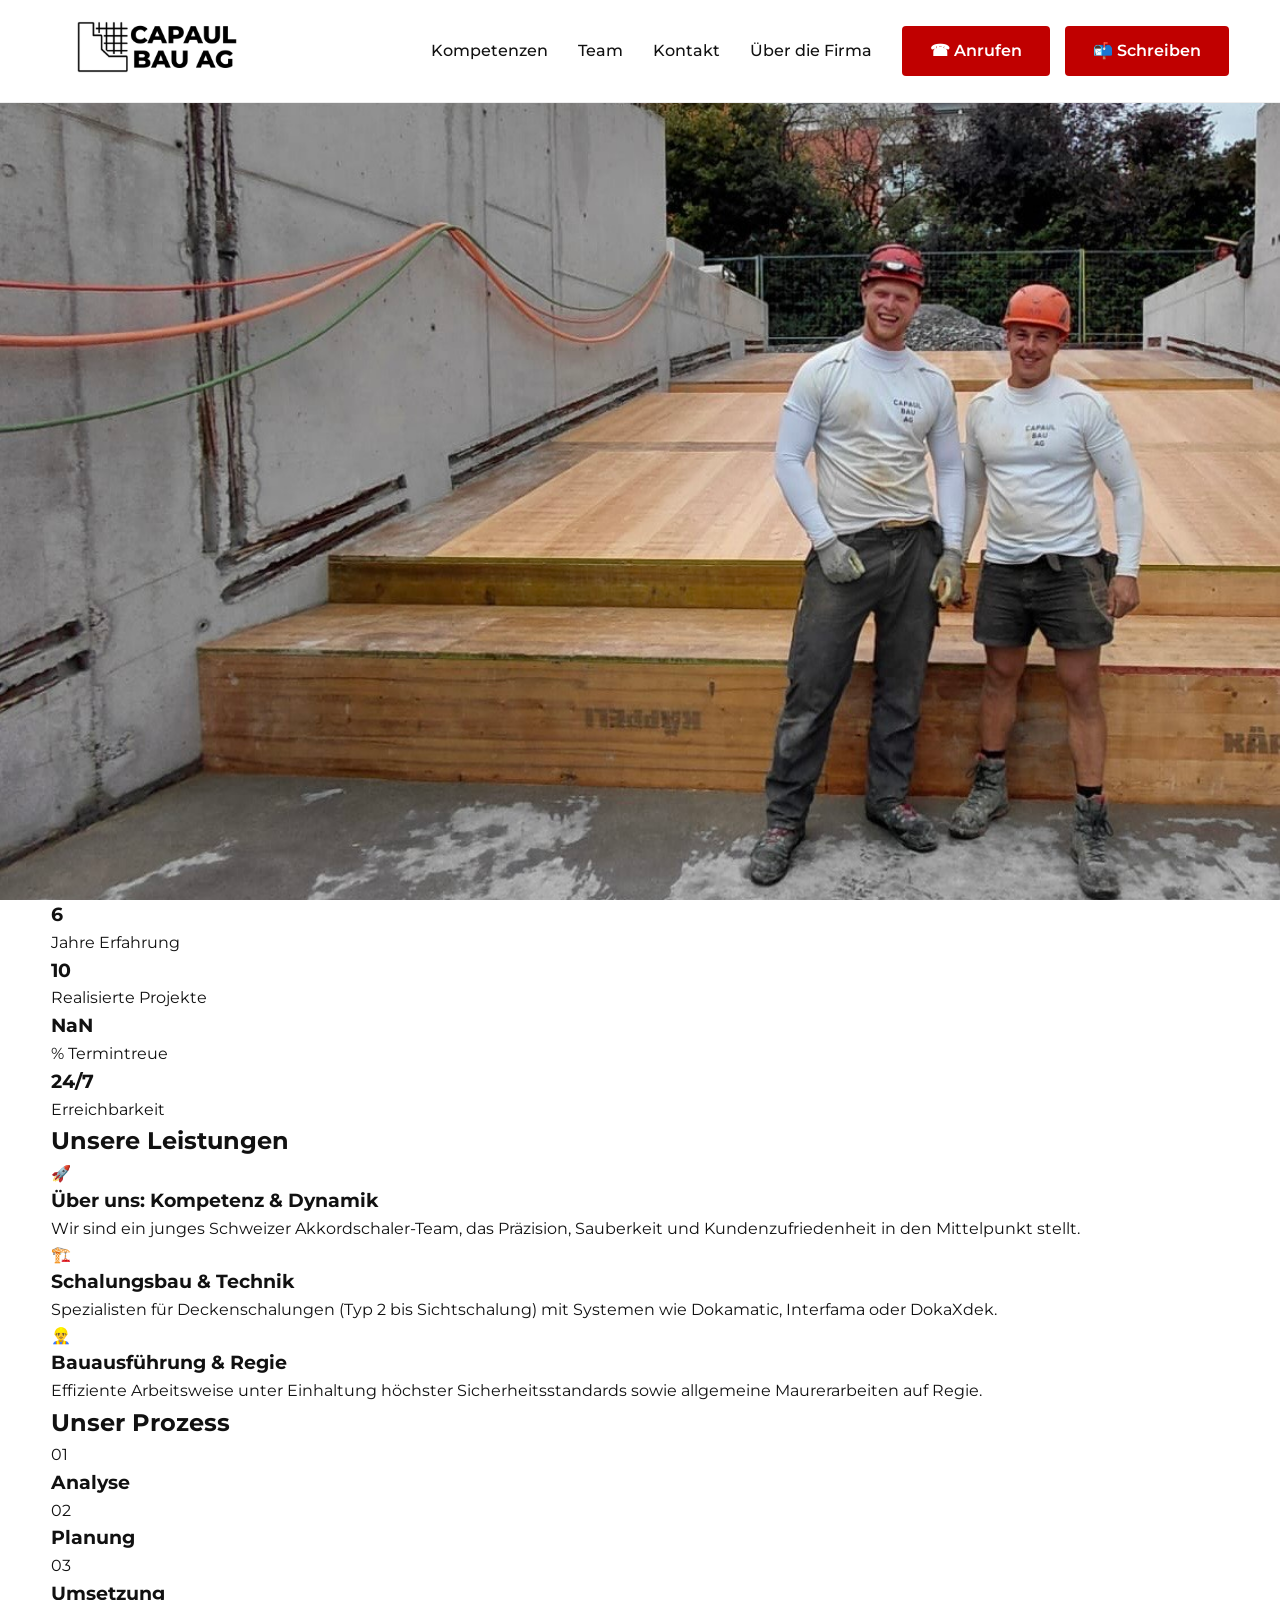
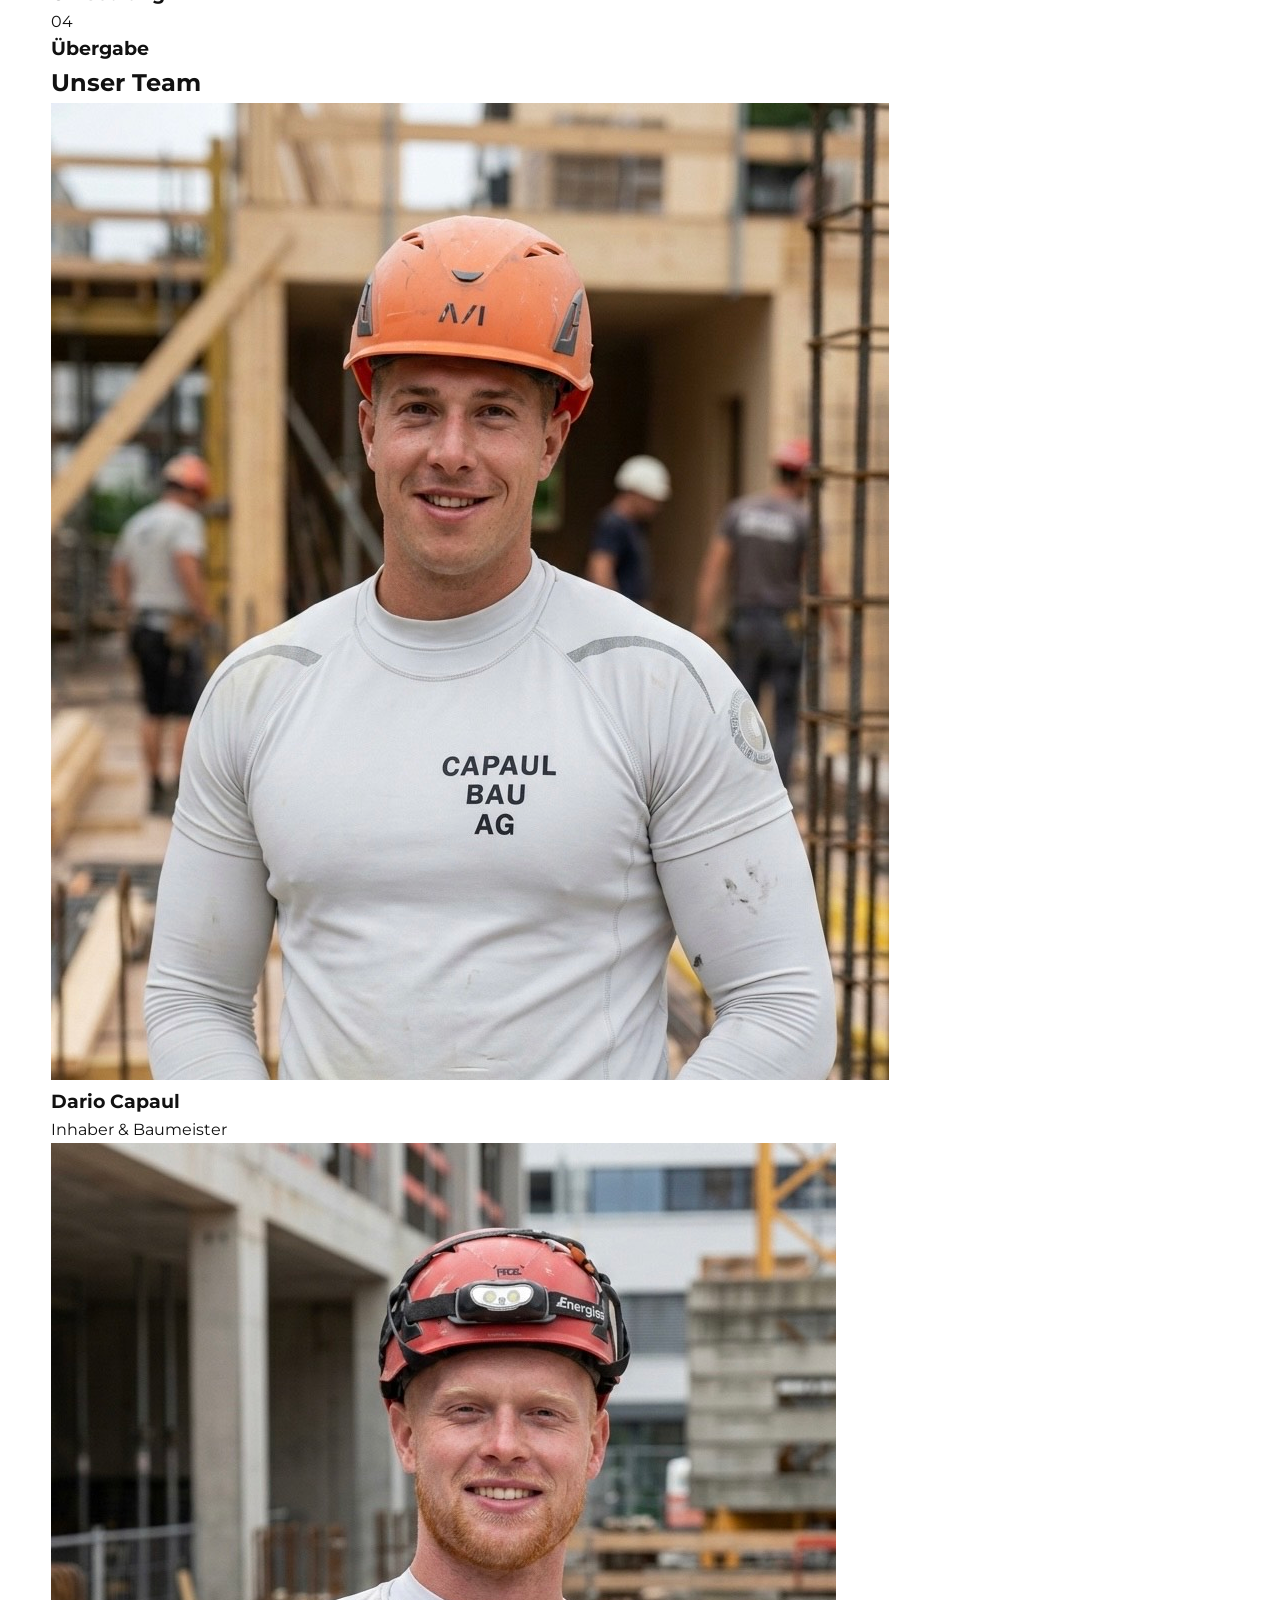
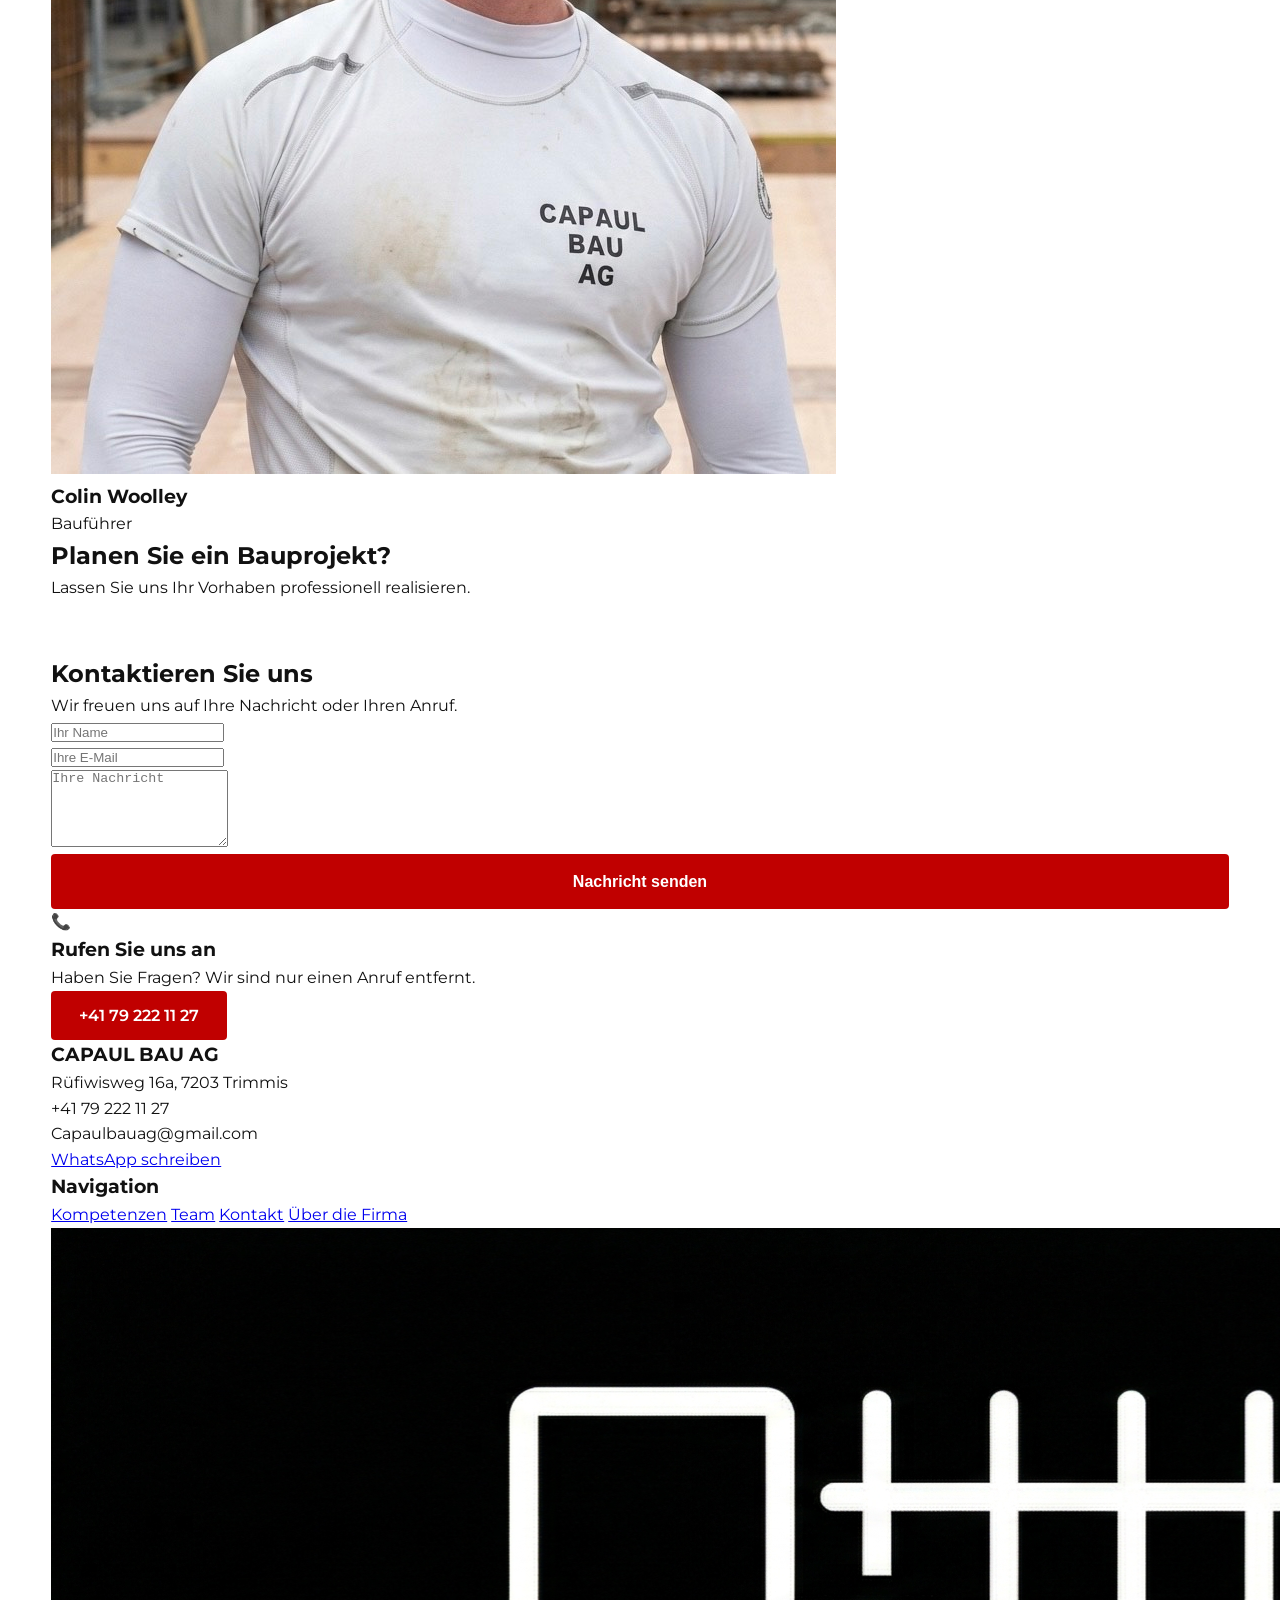
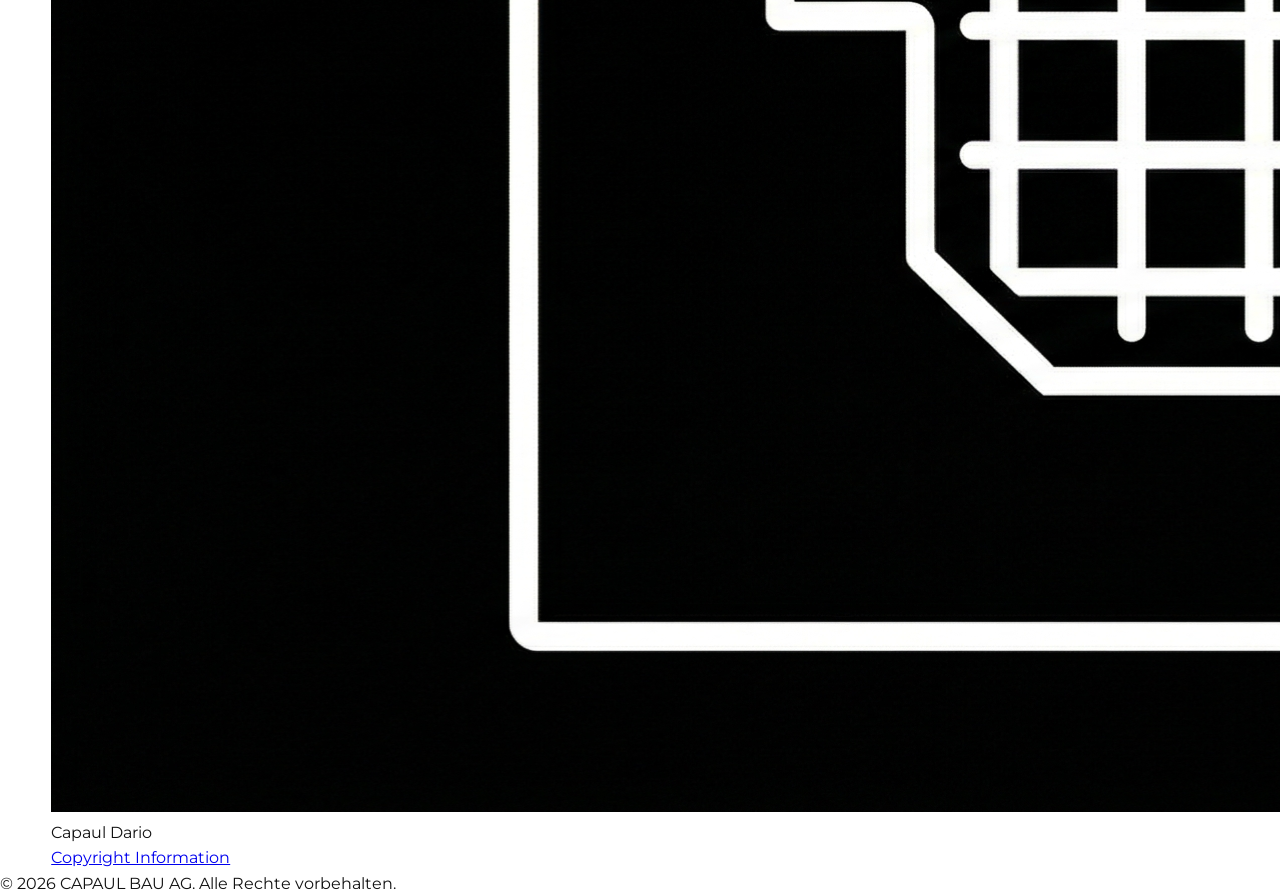
==== index.html @ 1efbffcf "проценти поправила" ====
<!DOCTYPE html>
<html lang="de">
<head>
    <link rel="icon" type="image/png" href="images/favicon1.png">
    <meta charset="UTF-8">
    <title>CAPAUL BAU AG</title>
    <meta name="viewport" content="width=device-width, initial-scale=1.0">
    <link href="https://fonts.googleapis.com/css2?family=Montserrat:wght@400;500;600;700&display=swap" rel="stylesheet">
    <link rel="stylesheet" href="./css/style.css">
</head>
<body>

<header class="header">
    <div class="container header-container">
        <div class="logo">
            <img src="images/logo1.png" alt="CAPAUL BAU AG Logo">
        </div>

        <nav class="nav">
            <a href="#services">Kompetenzen</a>
            <a href="#team">Team</a>
            <a href="#contact">Kontakt</a>
            <a href="#">Über die Firma</a>
        </nav>

        <div class="header-actions">
            <a href="tel:+41792221127" class="btn btn-primary">☎ Anrufen</a>
            <a href="#contact" class="btn btn-primary">📬 Schreiben</a>
        </div>
    </div>
</header>
    
<section class="hero-slider">
    <div class="slider-wrapper">
        <img src="images/galery-1.jpeg" alt="Projekt 1" class="slide active">
        <img src="images/galery-2.jpeg" alt="Projekt 2" class="slide">
        <img src="images/galery-3.jpeg" alt="Projekt 3" class="slide">
        <div class="slider-overlay"></div>
    </div>

    <div class="container">
        <div class="hero-content">
            <h1 class="reveal active">Decken nach Mass.<br>Qualität us Graubünden.</h1>
            <p class="reveal active">
                Wir realisieren anspruchsvolle Bauprojekte in Graubünden
                mit höchster Präzision, Effizienz und absoluter Termintreue.
            </p>
            <div class="hero-buttons reveal active">
                <a href="#contact" class="btn btn-primary btn-large">Projekt besprechen</a>
                <a href="#services" class="btn btn-outline-light btn-large">Referenzen ansehen</a>
            </div>
        </div>
    </div>
</section>

<section class="trust">
    <div class="container trust-grid">
        <div><h3 class="counter" data-target="9">0</h3><p>Jahre Erfahrung</p></div>
        <div><h3 class="counter" data-target="16">0</h3><p>Realisierte Projekte</p></div>
        <div><h3 class="counter" data-target="98,87">0</h3><p>% Termintreue</p></div>
        <div><h3>24/7</h3><p>Erreichbarkeit</p></div>
    </div>
</section>

<section id="services" class="section" style="counter-reset: services;">
    <div class="container">
        <div class="section-head reveal">
            <h2>Unsere Leistungen</h2>
        </div>

        <div class="grid-3">
            <div class="service-card reveal">
                <span class="service-icon">🚀</span>
                <h3>Über uns: Kompetenz & Dynamik</h3>
                <p>Wir sind ein junges Schweizer Akkordschaler-Team, das Präzision, Sauberkeit und Kundenzufriedenheit in den Mittelpunkt stellt.</p>
            </div>

            <div class="service-card reveal">
                <span class="service-icon">🏗️</span>
                <h3>Schalungsbau & Technik</h3>
                <p>Spezialisten für Deckenschalungen (Typ 2 bis Sichtschalung) mit Systemen wie Dokamatic, Interfama oder DokaXdek.</p>
            </div>

            <div class="service-card reveal">
                <span class="service-icon">👷‍♂️</span>
                <h3>Bauausführung & Regie</h3>
                <p>Effiziente Arbeitsweise unter Einhaltung höchster Sicherheitsstandards sowie allgemeine Maurerarbeiten auf Regie.</p>
            </div>
        </div>
    </div>
</section>

<section class="section">
    <div class="container">
        <div class="section-head">
            <h2>Unser Prozess</h2>
        </div>

        <div class="process">
            <div class="step reveal"><span>01</span><h3>Analyse</h3></div>
            <div class="step reveal"><span>02</span><h3>Planung</h3></div>
            <div class="step reveal"><span>03</span><h3>Umsetzung</h3></div>
            <div class="step reveal"><span>04</span><h3>Übergabe</h3></div>
        </div>
    </div>
</section>

<section id="team" class="section">
    <div class="container">
        <div class="section-head">
            <h2>Unser Team</h2>
        </div>
        <div class="team-grid">
            <div class="team-card reveal">
                <div class="team-img">
                    <img src="images/dario.jpeg" alt="Dario Capaul">
                </div>
                <h3>Dario Capaul</h3>
                <p>Inhaber & Baumeister</p>
            </div>

            <div class="team-card reveal">
                <div class="team-img">
                    <img src="images/colin.jpeg" alt="Colin Woolley">
                </div>
                <h3>Colin Woolley</h3>
                <p>Bauführer</p>
            </div>
        </div>
    </div>
</section>

<section class="cta">
    <div class="container">
        <h2>Planen Sie ein Bauprojekt?</h2>
        <p>Lassen Sie uns Ihr Vorhaben professionell realisieren.</p>
        <a href="#contact" class="btn btn-outline-light btn-large">Jetzt unverbindlich anfragen</a>
    </div>
</section>

<section id="contact" class="section contact-section">
    <div class="container">
        <div class="section-head reveal">
            <h2>Kontaktieren Sie uns</h2>
            <p>Wir freuen uns auf Ihre Nachricht oder Ihren Anruf.</p>
        </div>
        
        <div class="contact-grid">
            <div class="contact-form-container reveal">
                <form id="contactForm" class="contact-form">
                    <div class="form-group">
                        <input type="text" name="name" placeholder="Ihr Name" required>
                    </div>
                    <div class="form-group">
                        <input type="email" name="email" placeholder="Ihre E-Mail" required>
                    </div>
                    <div class="form-group">
                        <textarea name="message" rows="5" placeholder="Ihre Nachricht" required></textarea>
                    </div>
                    <button type="submit" class="btn btn-primary btn-full">Nachricht senden</button>
                </form>
            </div>

            <div class="contact-info reveal">
                <div class="info-card">
                    <span class="info-icon">📞</span>
                    <h3>Rufen Sie uns an</h3>
                    <p>Haben Sie Fragen? Wir sind nur einen Anruf entfernt.</p>
                    <a href="tel:+41792221127" class="btn btn-primary btn-call">+41 79 222 11 27</a>
                </div>
            </div>
        </div>
    </div>
</section>

<footer class="footer">
    <div class="container footer-container">
        <div class="footer-column">
            <h3>CAPAUL BAU AG</h3>
            <p>Rüfiwisweg 16a, 7203 Trimmis</p>
            <p>+41 79 222 11 27</p>
            <p>Capaulbauag@gmail.com</p>
            <a href="https://wa.me/41792221127" target="_blank" class="btn-whatsapp-modern">
                WhatsApp schreiben
            </a>
        </div>

        <div class="footer-column">
            <h3>Navigation</h3>
            <a href="#services">Kompetenzen</a>
            <a href="#team">Team</a>
            <a href="#contact">Kontakt</a>
            <a href="#">Über die Firma</a>
        </div>

        <div class="footer-column">
            <img src="images/logo-footer.png" alt="Logo" class="footer-logo">
            <p>Capaul Dario</p>
            <a href="#">Copyright Information</a>
        </div>
    </div>

    <div class="footer-bottom">
        © 2026 CAPAUL BAU AG. Alle Rechte vorbehalten.
    </div>
</footer>

<script src="./js/script.js"></script>
</body>
</html>
---- css/style.css ----
/* --- 1. БАЗОВІ НАЛАШТУВАННЯ ТА ЗМІННІ --- */
* {
    margin: 0;
    padding: 0;
    box-sizing: border-box;
}

:root {
    --primary: #c00000;
    --dark: #111;
    --light: #fff;
    --gray: #f4f4f4;
    --transition: 0.3s ease;
}

html {
    scroll-behavior: smooth; /* Плавний скрол по всьому сайту */
}

body {
    font-family: 'Montserrat', sans-serif;
    color: var(--dark);
    line-height: 1.6;
    background-color: #fff;
    display: block; 
}

.container {
    width: 92%;
    max-width: 1300px;
    margin: 0 auto;
}

/* --- 2. HEADER ТА НАВІГАЦІЯ --- */
.header {
    position: fixed;
    top: 0;
    width: 100%;
    background: #fff;
    border-bottom: 1px solid #eee;
    z-index: 1000;
}

.header-container {
    display: flex;
    align-items: center;
    justify-content: space-between;
    padding: 12px 0;
}

.logo img { height: 70px; }

.nav { display: flex; gap: 30px; margin-left: auto; }
.nav a { 
    text-decoration: none; 
    color: var(--dark); 
    font-weight: 500; 
    transition: var(--transition);
}
.nav a:hover { color: var(--primary); }

.header-actions { display: flex; gap: 15px; margin-left: 30px; }

/* --- 3. КНОПКИ (УНІВЕРСАЛЬНІ) --- */
.btn {
    display: inline-flex;
    align-items: center;
    justify-content: center;
    padding: 12px 28px;
    border-radius: 4px;
    font-weight: 600;
    text-decoration: none;
    transition: var(--transition);
    cursor: pointer;
    border: none;
}

.btn-primary { background: var(--primary); color: #fff; }
.btn-primary:hover { background: #900000; transform: translateY(-2px); }

.btn-outline-light { border: 2px solid #fff; color: #fff; background: transparent; }
.btn-outline-light:hover { background: #fff; color: #000; }

.btn-full { width: 100%; height: 55px; font-size: 16px; }

/* --- 4. HERO SLIDER --- */
.hero-slider {
    position: relative;
    width: 100%;
    height: 100vh;
    min-height: 600px;
    display: flex;
    align-items: center;
    background: #000;
    overflow: hidden;
}

.hero-slider .slider-wrapper {
    position: absolute;
    inset: 0;
    z-index: 1;
}

.hero-slider .slide {
    position: absolute;
    inset: 0;
    width: 100%;
    height: 100%;
    object-fit: cover;
    opacity: 0;
    transition: opacity 1.5s ease-in-out;
}

.hero-slider .slide.active { opacity: 1; z-index: 2; }

.hero-slider
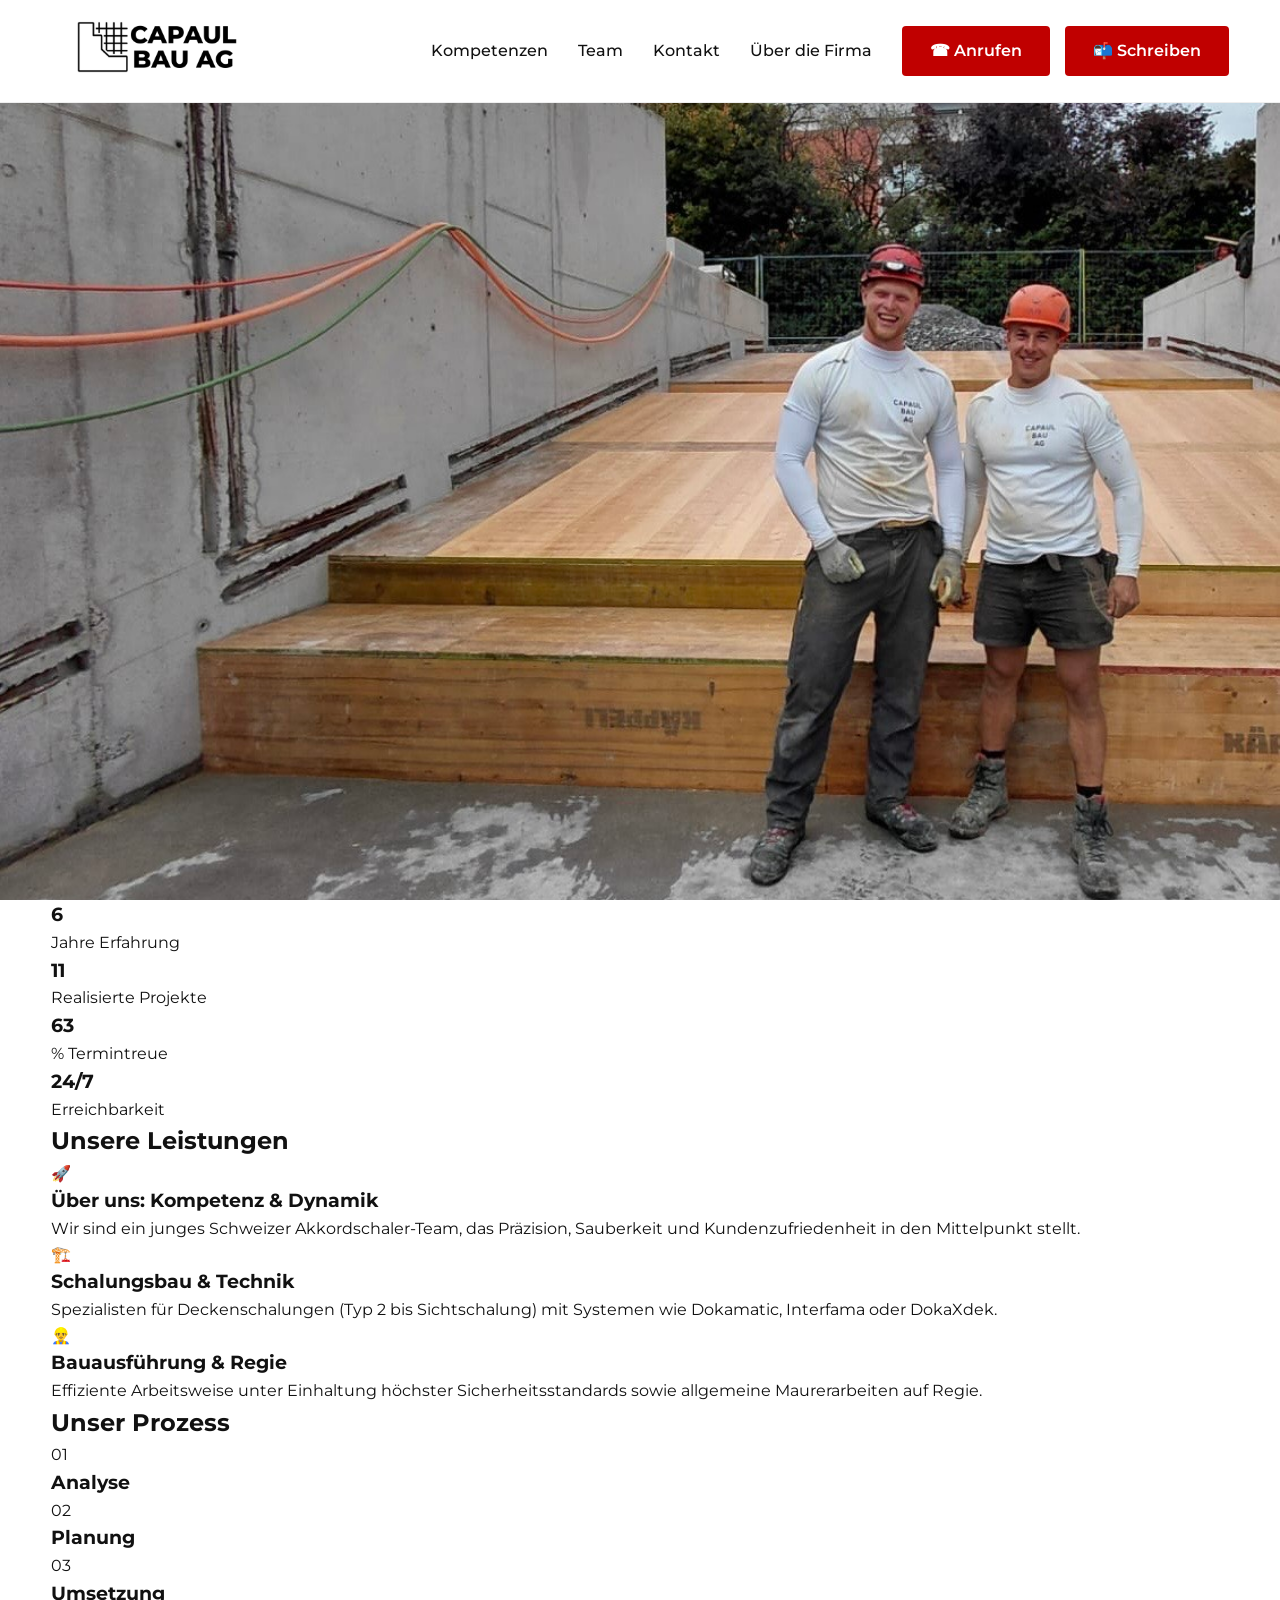
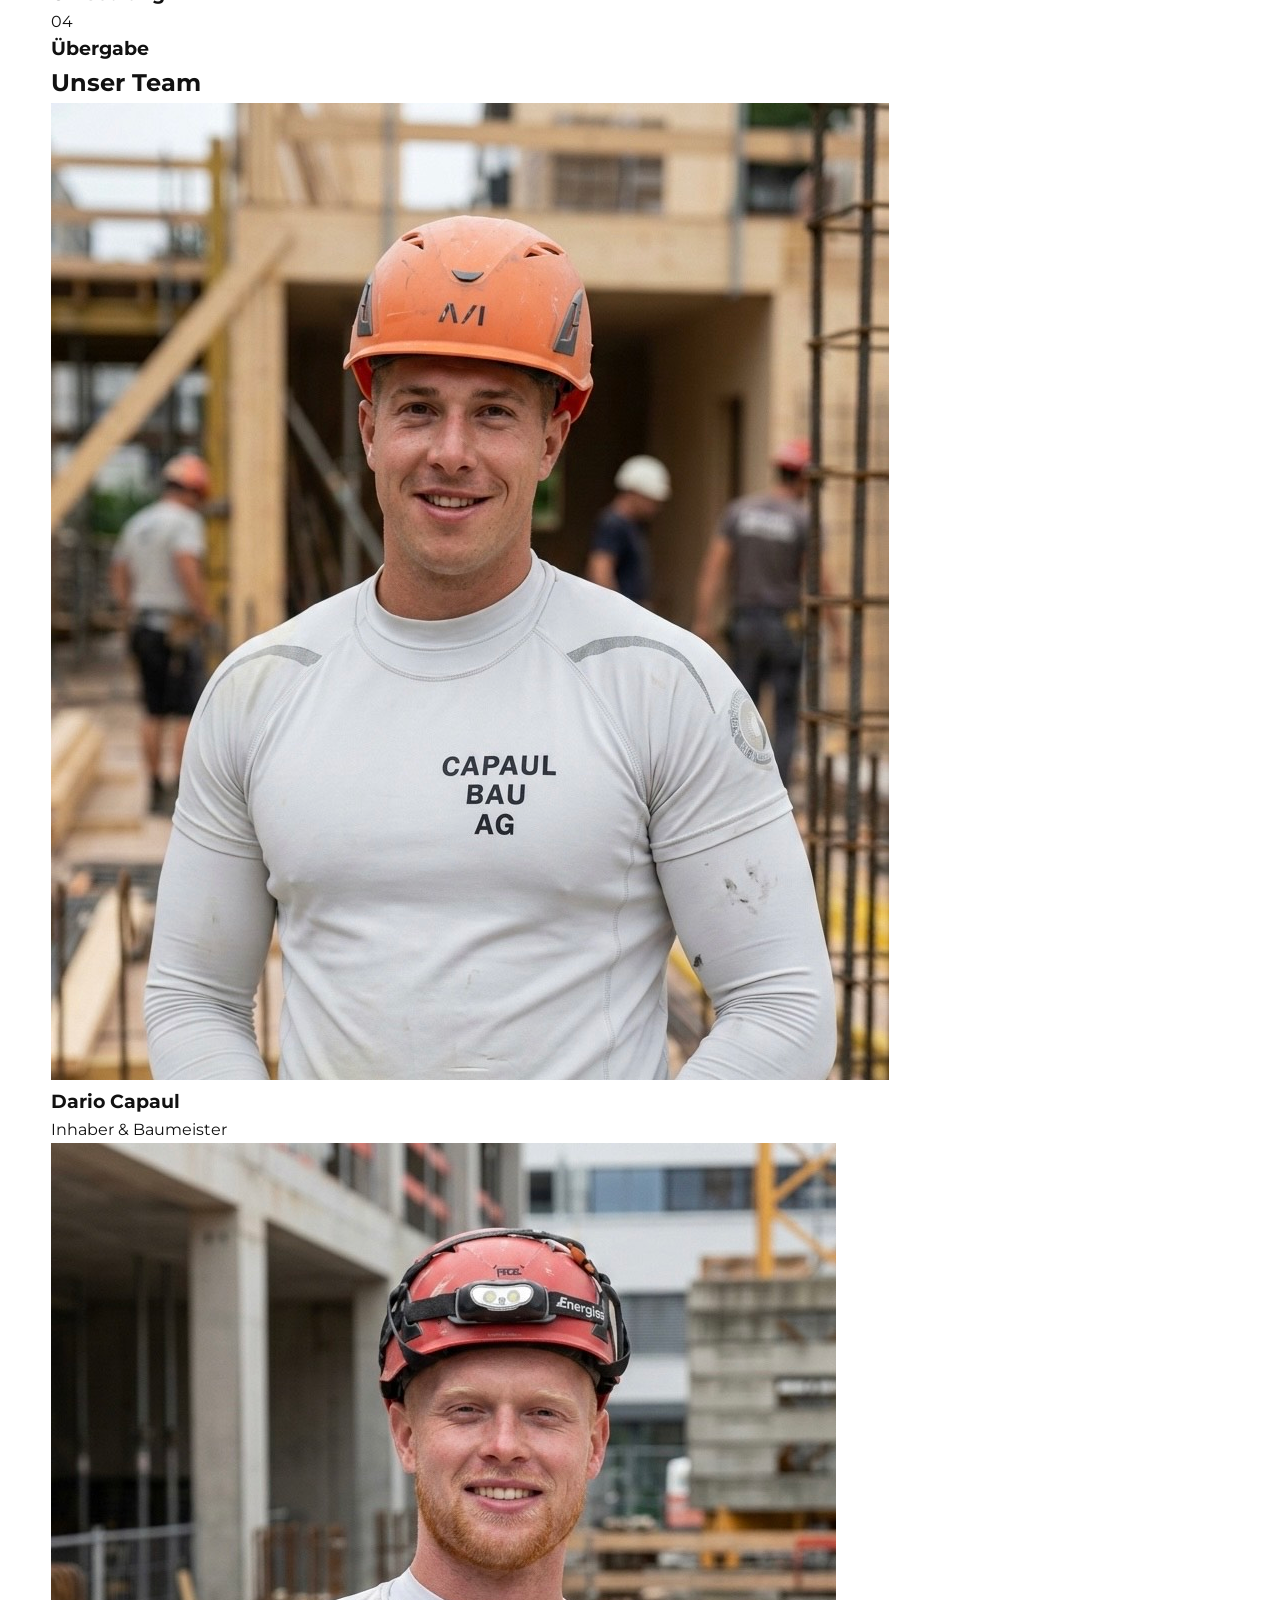
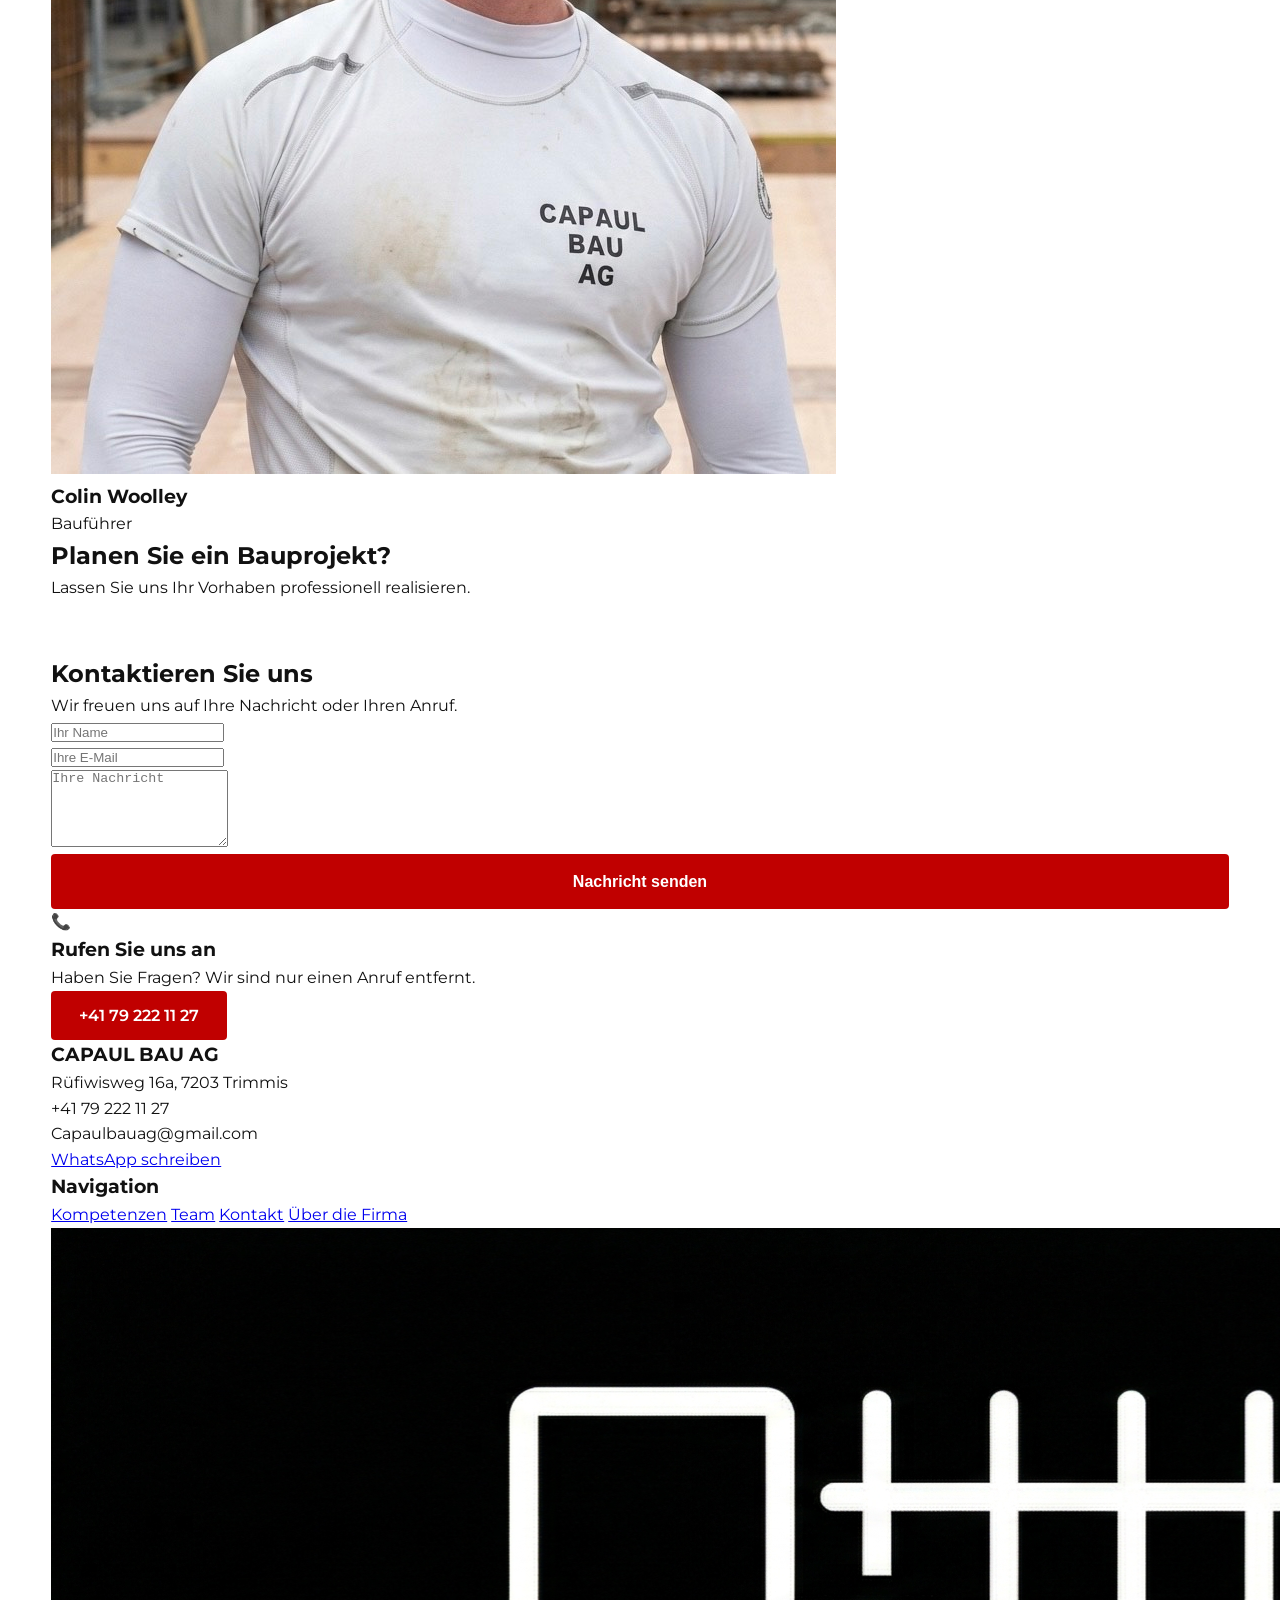
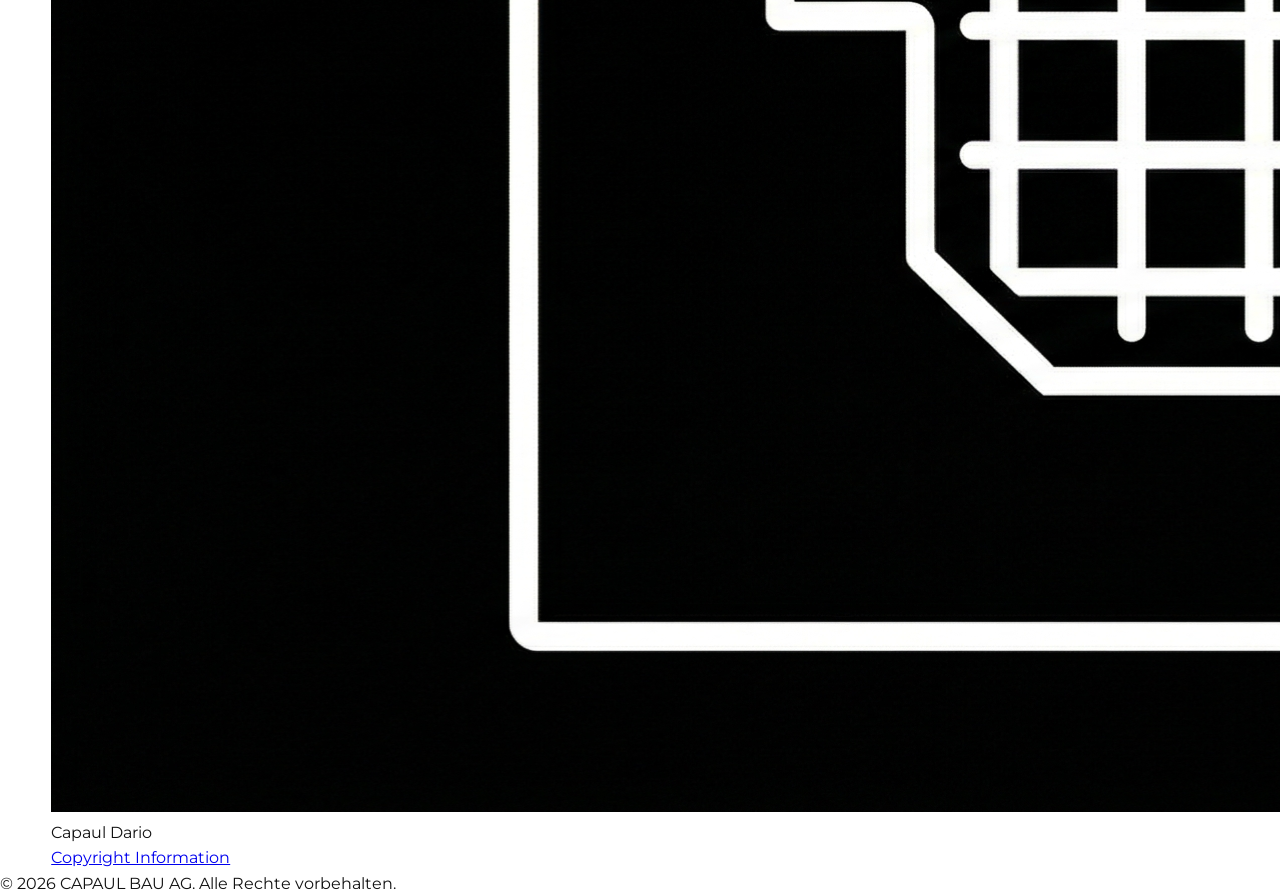
==== commit b73d1f93: "100" ====
--- a/index.html
+++ b/index.html
@@ -57,7 +57,7 @@
     <div class="container trust-grid">
         <div><h3 class="counter" data-target="9">0</h3><p>Jahre Erfahrung</p></div>
         <div><h3 class="counter" data-target="16">0</h3><p>Realisierte Projekte</p></div>
-        <div><h3 class="counter" data-target="98,87">0</h3><p>% Termintreue</p></div>
+        <div><h3 class="counter" data-target="100">0</h3><p>% Termintreue</p></div>
         <div><h3>24/7</h3><p>Erreichbarkeit</p></div>
     </div>
 </section>
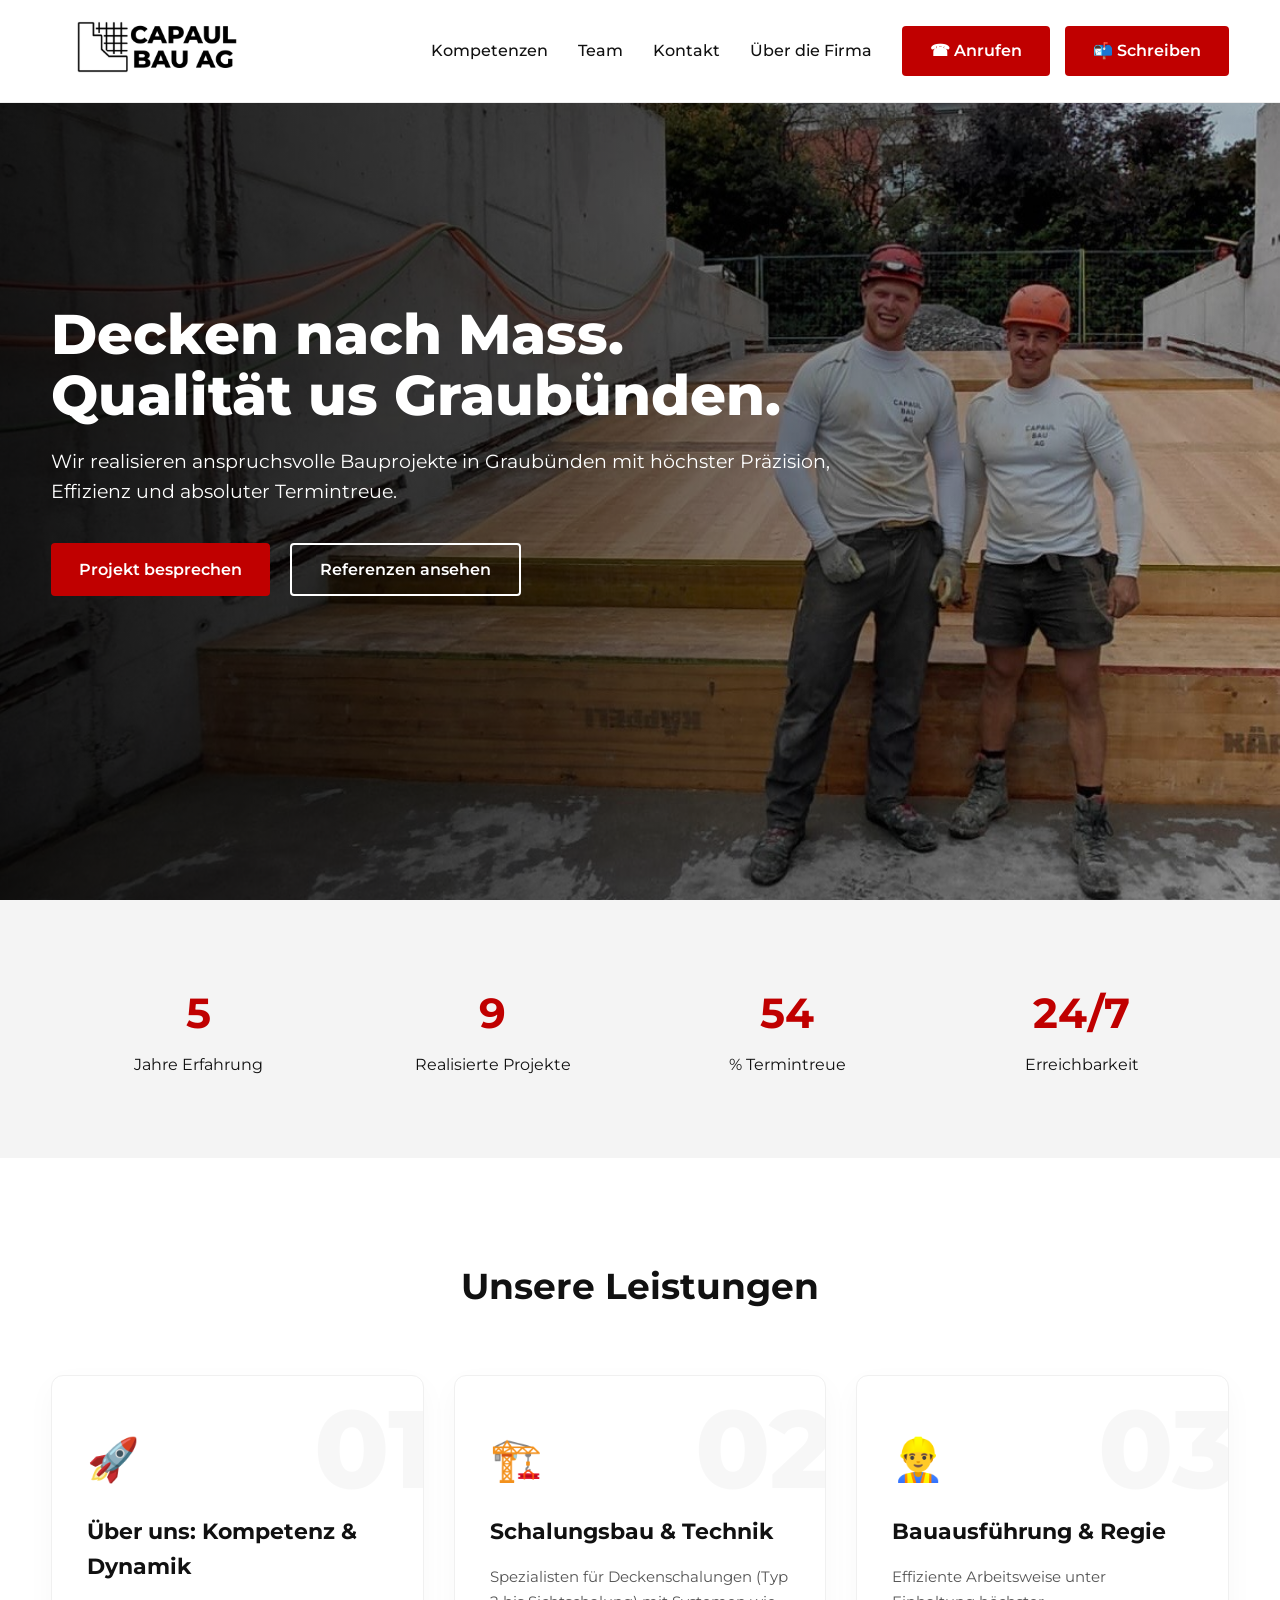
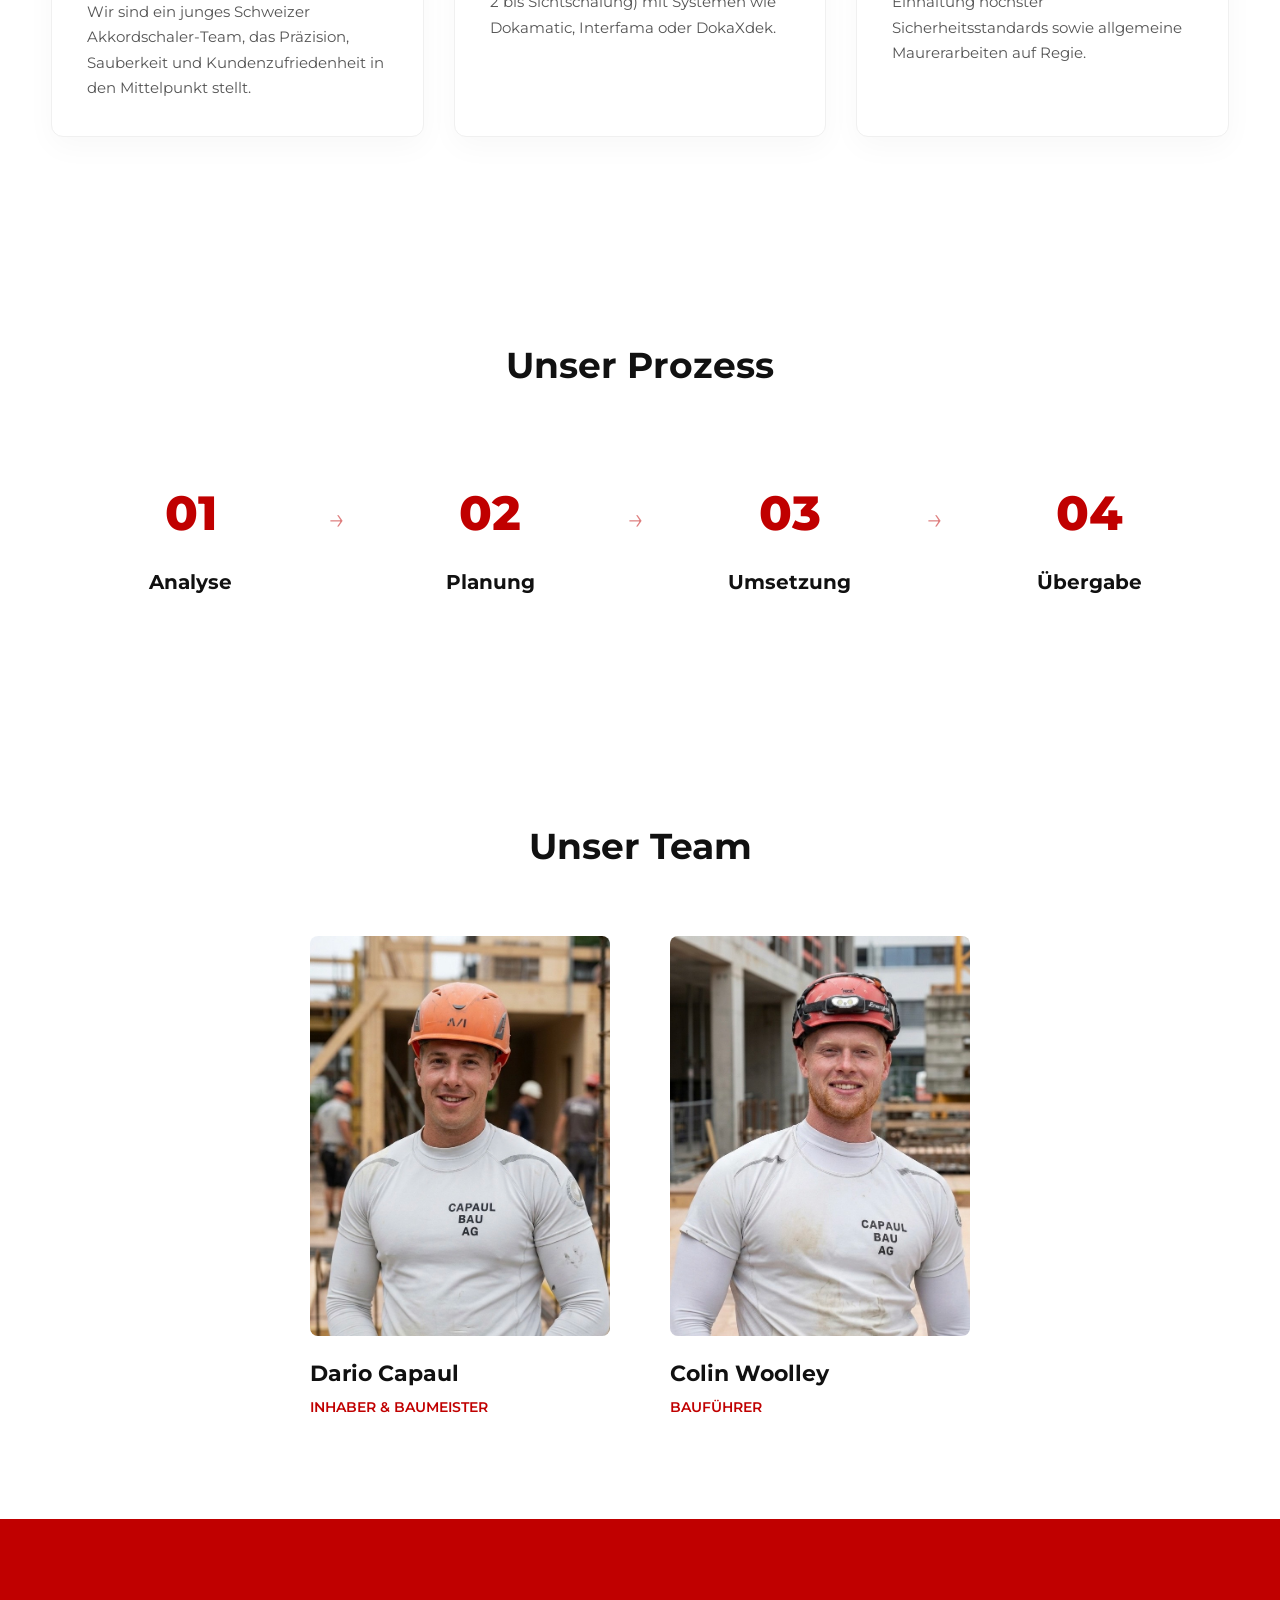
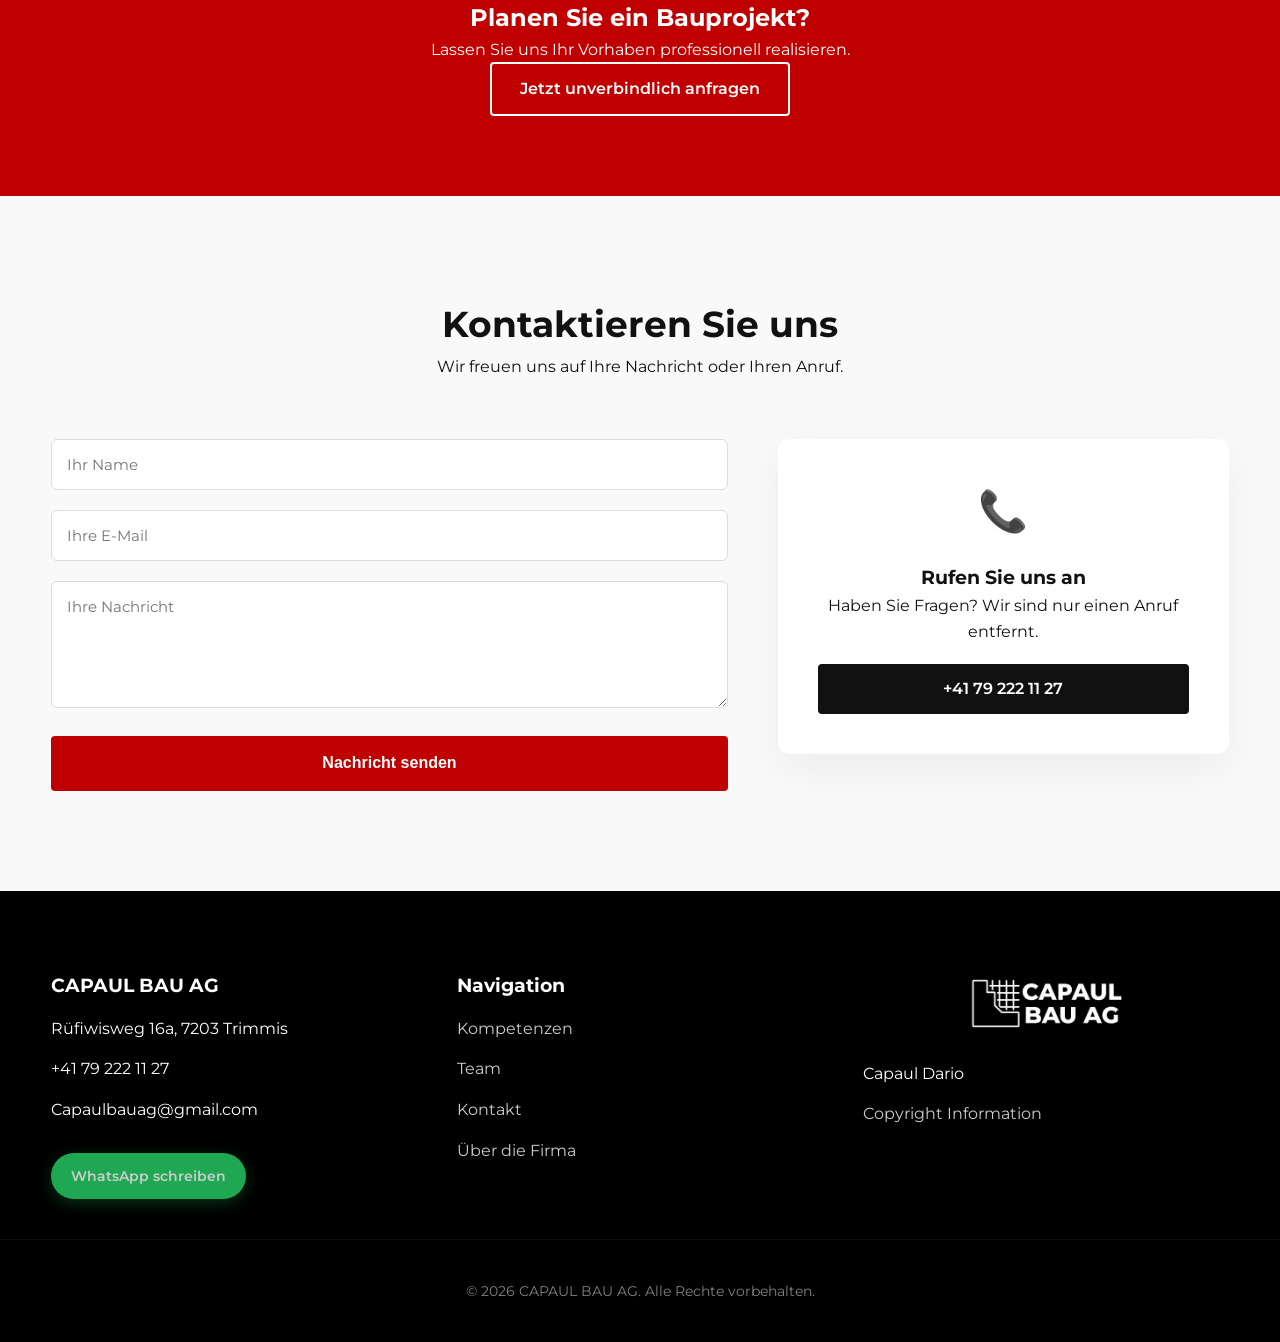
==== commit b67de6a0: "крапку прибрала  href="/css/style.css">" ====
--- a/index.html
+++ b/index.html
@@ -6,7 +6,7 @@
     <title>CAPAUL BAU AG</title>
     <meta name="viewport" content="width=device-width, initial-scale=1.0">
     <link href="https://fonts.googleapis.com/css2?family=Montserrat:wght@400;500;600;700&display=swap" rel="stylesheet">
-    <link rel="stylesheet" href="./css/style.css">
+    <link rel="stylesheet" href="/css/style.css">
 </head>
 <body>
 
--- a/css/style.css
+++ b/css/style.css
@@ -1,3 +1,5 @@
+body { background: yellow !important; }
+
 /* --- 1. БАЗОВІ НАЛАШТУВАННЯ ТА ЗМІННІ --- */
 * {
     margin: 0;
@@ -113,4 +115,146 @@
 
 .hero-slider .slide.active { opacity: 1; z-index: 2; }
 
-.hero-slider
+.hero-slider .slider-overlay {
+    position: absolute;
+    inset: 0;
+    background: linear-gradient(to right, rgba(0,0,0,0.85) 0%, rgba(0,0,0,0.2) 100%);
+    z-index: 3;
+}
+
+.hero-content {
+    position: relative;
+    z-index: 10;
+    color: #fff;
+    max-width: 800px;
+}
+
+.hero-content h1 { font-size: 56px; font-weight: 800; line-height: 1.1; margin-bottom: 20px; }
+.hero-content p { font-size: 19px; margin-bottom: 35px; opacity: 0.9; }
+.hero-buttons { display: flex; gap: 20px; }
+
+/* --- 5. СЕКЦІЇ ТА КОНТЕНТ (TRUST, SERVICES, PROCESS) --- */
+.trust { background: var(--gray); padding: 80px 0; position: relative; z-index: 5; }
+.trust-grid { display: grid; grid-template-columns: repeat(4, 1fr); text-align: center; }
+.trust h3 { font-size: 42px; color: var(--primary); margin-bottom: 5px; }
+
+.section { padding: 100px 0; position: relative; background: #fff; }
+.section-head { text-align: center; margin-bottom: 60px; }
+.section-head h2 { font-size: 36px; }
+
+/* КАРТКИ ПОСЛУГ */
+.grid-3 { display: grid; grid-template-columns: repeat(3, 1fr); gap: 30px; }
+.service-card {
+    position: relative;
+    background: #fff;
+    padding: 50px 35px 35px;
+    border-radius: 12px;
+    border: 1px solid #f0f0f0;
+    box-shadow: 0 10px 30px rgba(0, 0, 0, 0.03);
+    transition: all 0.4s cubic-bezier(0.25, 1, 0.5, 1);
+    overflow: hidden;
+}
+.service-card::before {
+    content: "0" counter(services);
+    counter-increment: services;
+    position: absolute;
+    top: -15px; right: -10px;
+    font-size: 110px; font-weight: 800;
+    color: rgba(0, 0, 0, 0.03);
+    z-index: 0; transition: 0.4s;
+}
+.service-card::after {
+    content: "";
+    position: absolute;
+    top: 0; left: 0; width: 0; height: 4px;
+    background: var(--primary); transition: 0.4s ease;
+}
+.service-card:hover { transform: translateY(-12px); border-color: rgba(192, 0, 0, 0.2); box-shadow: 0 15px 45px rgba(192, 0, 0, 0.08); }
+.service-card:hover::after { width: 100%; }
+.service-card:hover::before { color: rgba(192, 0, 0, 0.05); }
+
+.service-icon { font-size: 42px; display: block; margin-bottom: 20px; position: relative; z-index: 2; }
+.service-card h3 { font-size: 22px; font-weight: 700; margin-bottom: 15px; position: relative; z-index: 2; color: var(--dark); }
+.service-card p { font-size: 15px; line-height: 1.7; color: #555; position: relative; z-index: 2; }
+
+/* ПРОЦЕС */
+.process { display: flex; justify-content: space-between; align-items: flex-start; gap: 20px; margin-top: 50px; }
+.step { position: relative; flex: 1; text-align: center; padding: 20px; }
+.step:not(:last-child)::after {
+    content: "→";
+    position: absolute; top: 40px; right: -15px;
+    font-size: 30px; color: var(--primary); opacity: 0.5; font-weight: 300;
+}
+.step span { font-size: 48px; font-weight: 800; color: var(--primary); display: block; margin-bottom: 15px; transition: 0.3s; }
+.step h3 { font-size: 20px; font-weight: 700; color: var(--dark); }
+.step:hover span { transform: scale(1.1); opacity: 1; }
+
+/* --- 6. КОМАНДА --- */
+.team-grid { display: grid; grid-template-columns: repeat(2, 300px); gap: 60px; justify-content: center; }
+.team-img { width: 100%; aspect-ratio: 3 / 4; border-radius: 8px; overflow: hidden; margin-bottom: 20px; background: #eee; }
+.team-img img { width: 100%; height: 100%; object-fit: cover; display: block; }
+.team-card h3 { font-size: 22px; margin-bottom: 5px; }
+.team-card p { color: var(--primary); font-weight: 600; text-transform: uppercase; font-size: 14px; }
+
+/* --- 7. CTA SECTION (ЧЕРВОНИЙ БЛОК) --- */
+.cta { background: var(--primary); color: #fff; text-align: center; padding: 80px 0; }
+
+/* --- 8. КОНТАКТНА СЕКЦІЯ ТА ФОРМА --- */
+.contact-section { background: #f9f9f9; }
+.contact-grid { display: grid; grid-template-columns: 1.5fr 1fr; gap: 50px; align-items: start; }
+.contact-form { display: flex; flex-direction: column; gap: 20px; }
+.form-group input, .form-group textarea {
+    width: 100%; padding: 15px; border: 1px solid #ddd; border-radius: 6px;
+    font-family: inherit; font-size: 15px; transition: 0.3s;
+}
+.form-group input:focus, .form-group textarea:focus {
+    border-color: var(--primary); outline: none; box-shadow: 0 0 10px rgba(192, 0, 0, 0.1);
+}
+
+.info-card {
+    background: #fff; padding: 40px; border-radius: 12px; text-align: center;
+    box-shadow: 0 15px 40px rgba(0,0,0,0.05);
+}
+.info-icon { font-size: 40px; display: block; margin-bottom: 20px; }
+.btn-call { background: var(--dark); color: #fff; margin-top: 20px; width: 100%; text-decoration: none; }
+.btn-call:hover { background: var(--primary); transform: scale(1.02); }
+
+/* --- 9. REVEAL ANIMATION --- */
+.reveal { opacity: 0; transform: translateY(30px); transition: 1s ease; }
+.reveal.active { opacity: 1; transform: translateY(0); }
+
+/* --- 10. WHATSAPP КНОПКА (MODERN) --- */
+.btn-whatsapp-modern {
+    display: inline-flex; align-items: center; gap: 10px; background: #25D366;
+    color: #fff; padding: 12px 20px; border-radius: 50px; text-decoration: none;
+    font-weight: 600; font-size: 14px; transition: 0.3s;
+    box-shadow: 0 4px 15px rgba(37, 211, 102, 0.3); margin-top: 15px; width: fit-content;
+}
+.btn-whatsapp-modern:hover { background: #128C7E; transform: translateY(-3px); box-shadow: 0 6px 20px rgba(37, 211, 102, 0.5); }
+
+/* --- 11. FOOTER --- */
+.footer { background: #000; color: #fff; padding: 80px 0 40px; position: relative; z-index: 10; }
+.footer-container { display: flex; justify-content: space-between; gap: 40px; flex-wrap: wrap; }
+.footer-column { flex: 1; min-width: 250px; display: flex; flex-direction: column; gap: 15px; }
+.footer-column a { color: #fff; text-decoration: none; transition: 0.3s; opacity: 0.8; }
+.footer-column a:hover { color: var(--primary); opacity: 1; }
+.footer-logo { height: 65px; object-fit: contain; margin-bottom: 10px; }
+.footer-bottom {
+    text-align: center; padding-top: 40px; margin-top: 40px;
+    border-top: 1px solid rgba(255,255,255,0.1); font-size: 14px; opacity: 0.5;
+}
+
+/* --- 12. АДАПТИВНІСТЬ (У САМОМУ КІНЦІ) --- */
+@media (max-width: 992px) {
+    .grid-3, .process, .trust-grid, .contact-grid { grid-template-columns: 1fr 1fr; }
+    .contact-grid { gap: 40px; }
+    .hero-content h1 { font-size: 38px; }
+    .team-grid { grid-template-columns: 1fr; }
+    .step:not(:last-child)::after { display: none; }
+}
+
+@media (max-width: 600px) {
+    .grid-3, .process, .trust-grid, .contact-grid { grid-template-columns: 1fr; }
+    .nav { display: none; }
+    .hero-content h1 { font-size: 32px; }
+}
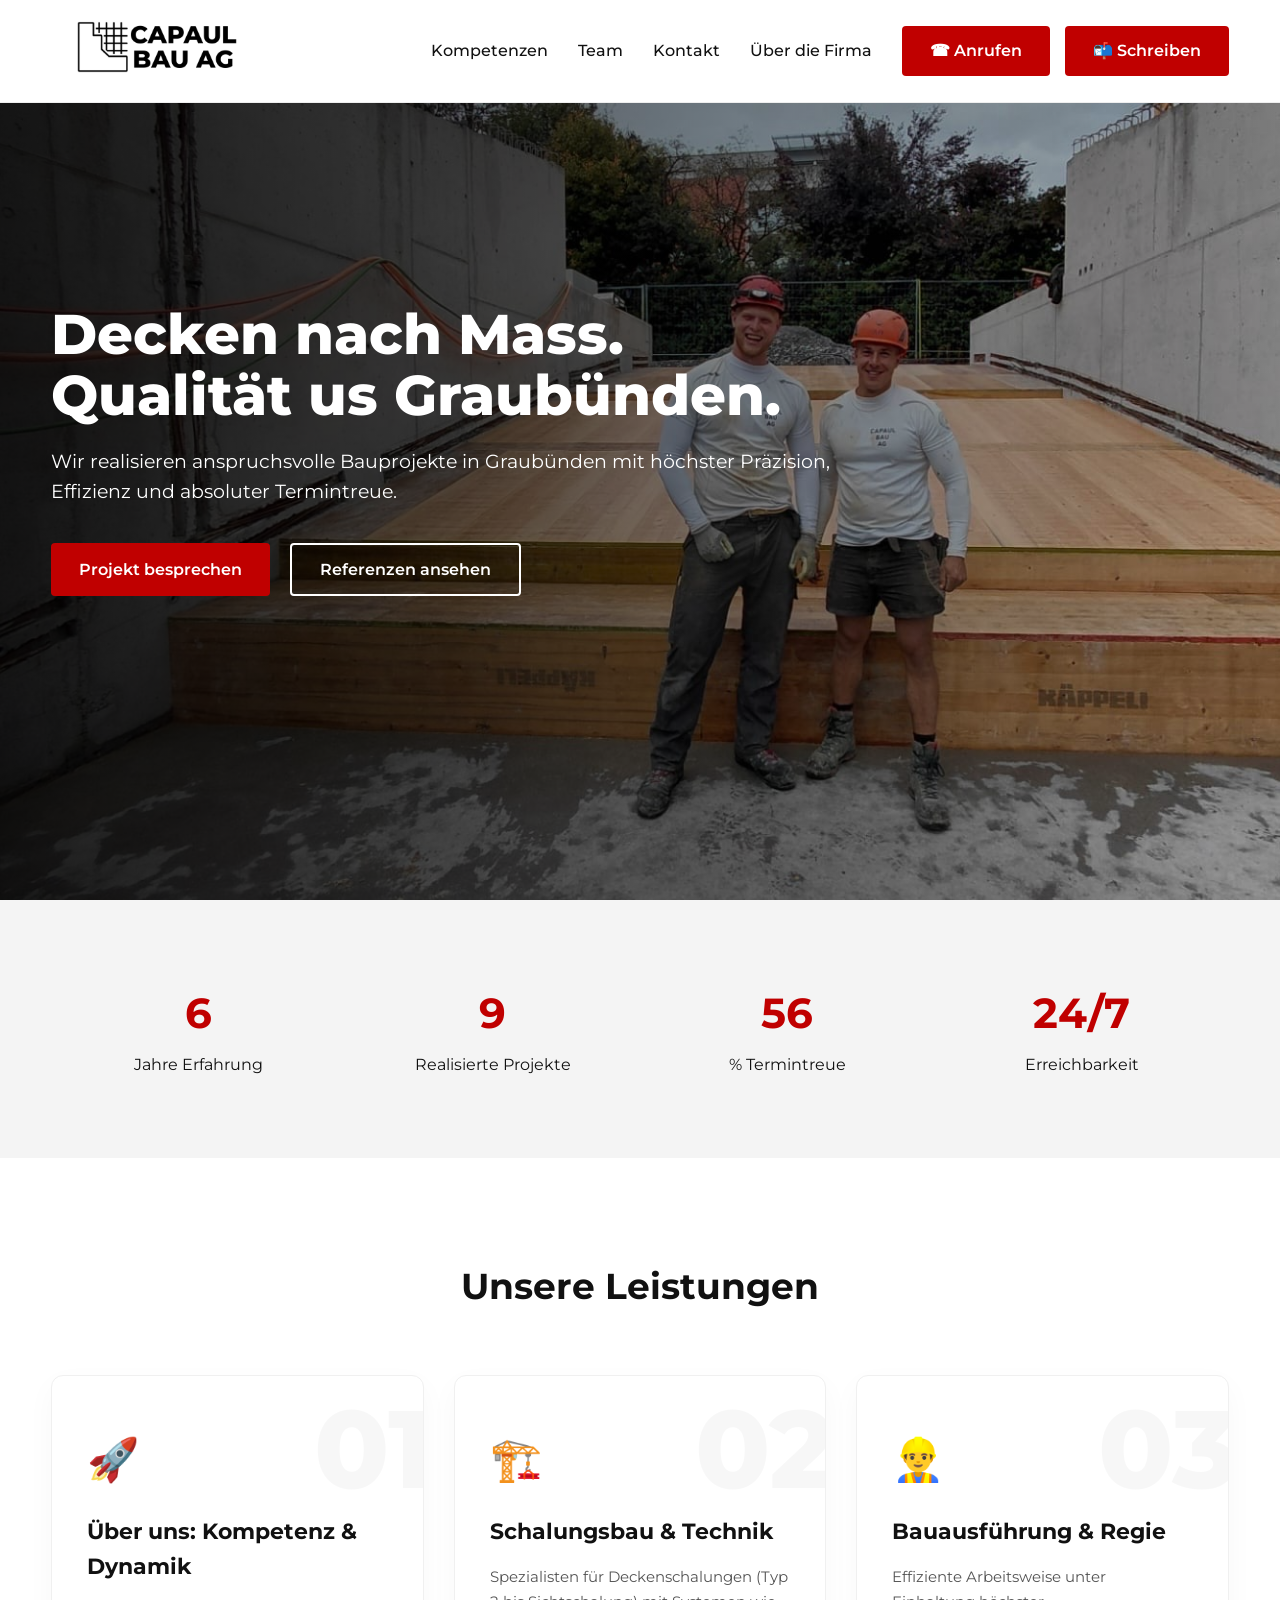
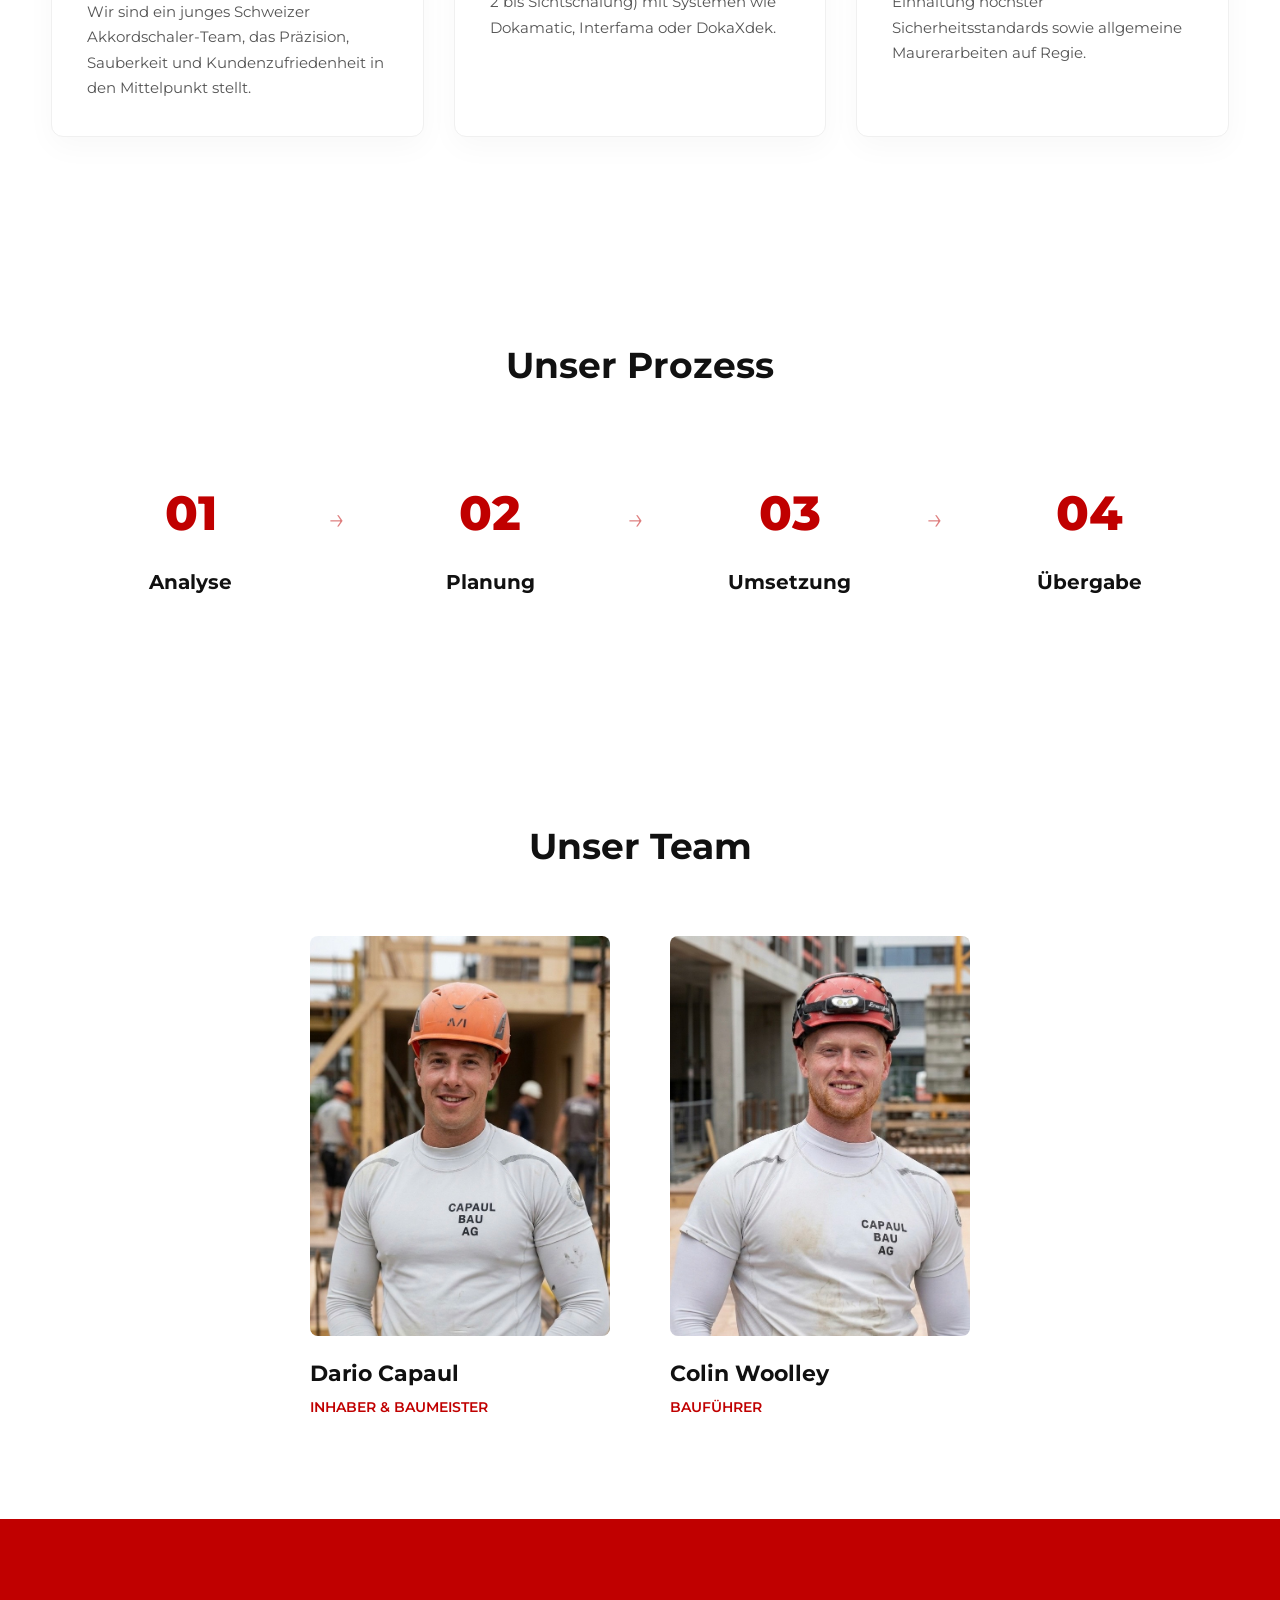
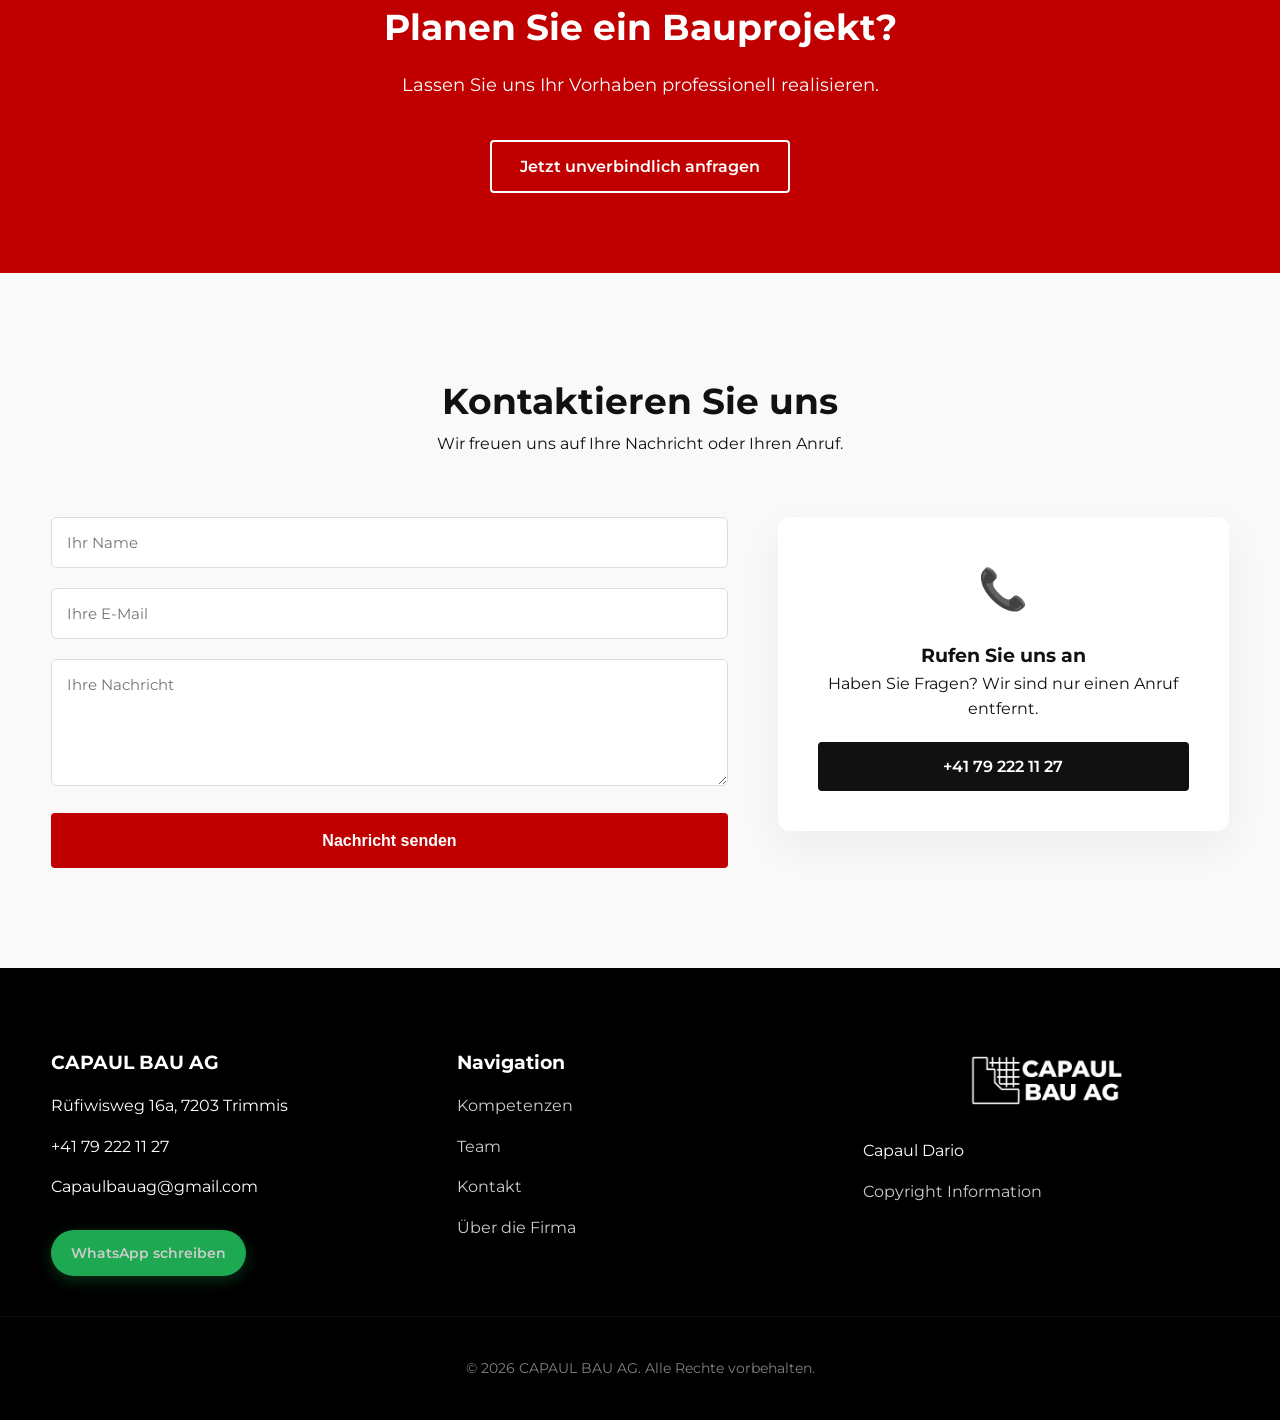
==== commit c2cdac7d: "фотки" ====
--- a/index.html
+++ b/index.html
@@ -35,6 +35,7 @@
         <img src="images/galery-1.jpeg" alt="Projekt 1" class="slide active">
         <img src="images/galery-2.jpeg" alt="Projekt 2" class="slide">
         <img src="images/galery-3.jpeg" alt="Projekt 3" class="slide">
+        <img src="images/galery-4.jpeg" alt="Projekt 4" class="slide">
         <div class="slider-overlay"></div>
     </div>
 
--- a/css/style.css
+++ b/css/style.css
@@ -1,4 +1,4 @@
-body { background: yellow !important; }
+
 
 /* --- 1. БАЗОВІ НАЛАШТУВАННЯ ТА ЗМІННІ --- */
 * {
@@ -196,8 +196,27 @@
 .team-card h3 { font-size: 22px; margin-bottom: 5px; }
 .team-card p { color: var(--primary); font-weight: 600; text-transform: uppercase; font-size: 14px; }
 
-/* --- 7. CTA SECTION (ЧЕРВОНИЙ БЛОК) --- */
-.cta { background: var(--primary); color: #fff; text-align: center; padding: 80px 0; }
+/* --- CTA SECTION (ЧЕРВОНИЙ БЛОК) --- */
+.cta { 
+    background: var(--primary); 
+    color: #fff; 
+    text-align: center; 
+    padding: 80px 0; 
+}
+
+.cta h2 {
+    font-size: 36px;
+    margin-bottom: 15px;
+}
+
+.cta p {
+    font-size: 18px;
+    margin-bottom: 30px; /* Додаємо відступ під текстом */
+}
+
+.cta .btn {
+    margin-top: 10px; /* Додатковий страховий відступ саме для кнопки */
+}
 
 /* --- 8. КОНТАКТНА СЕКЦІЯ ТА ФОРМА --- */
 .contact-section { background: #f9f9f9; }
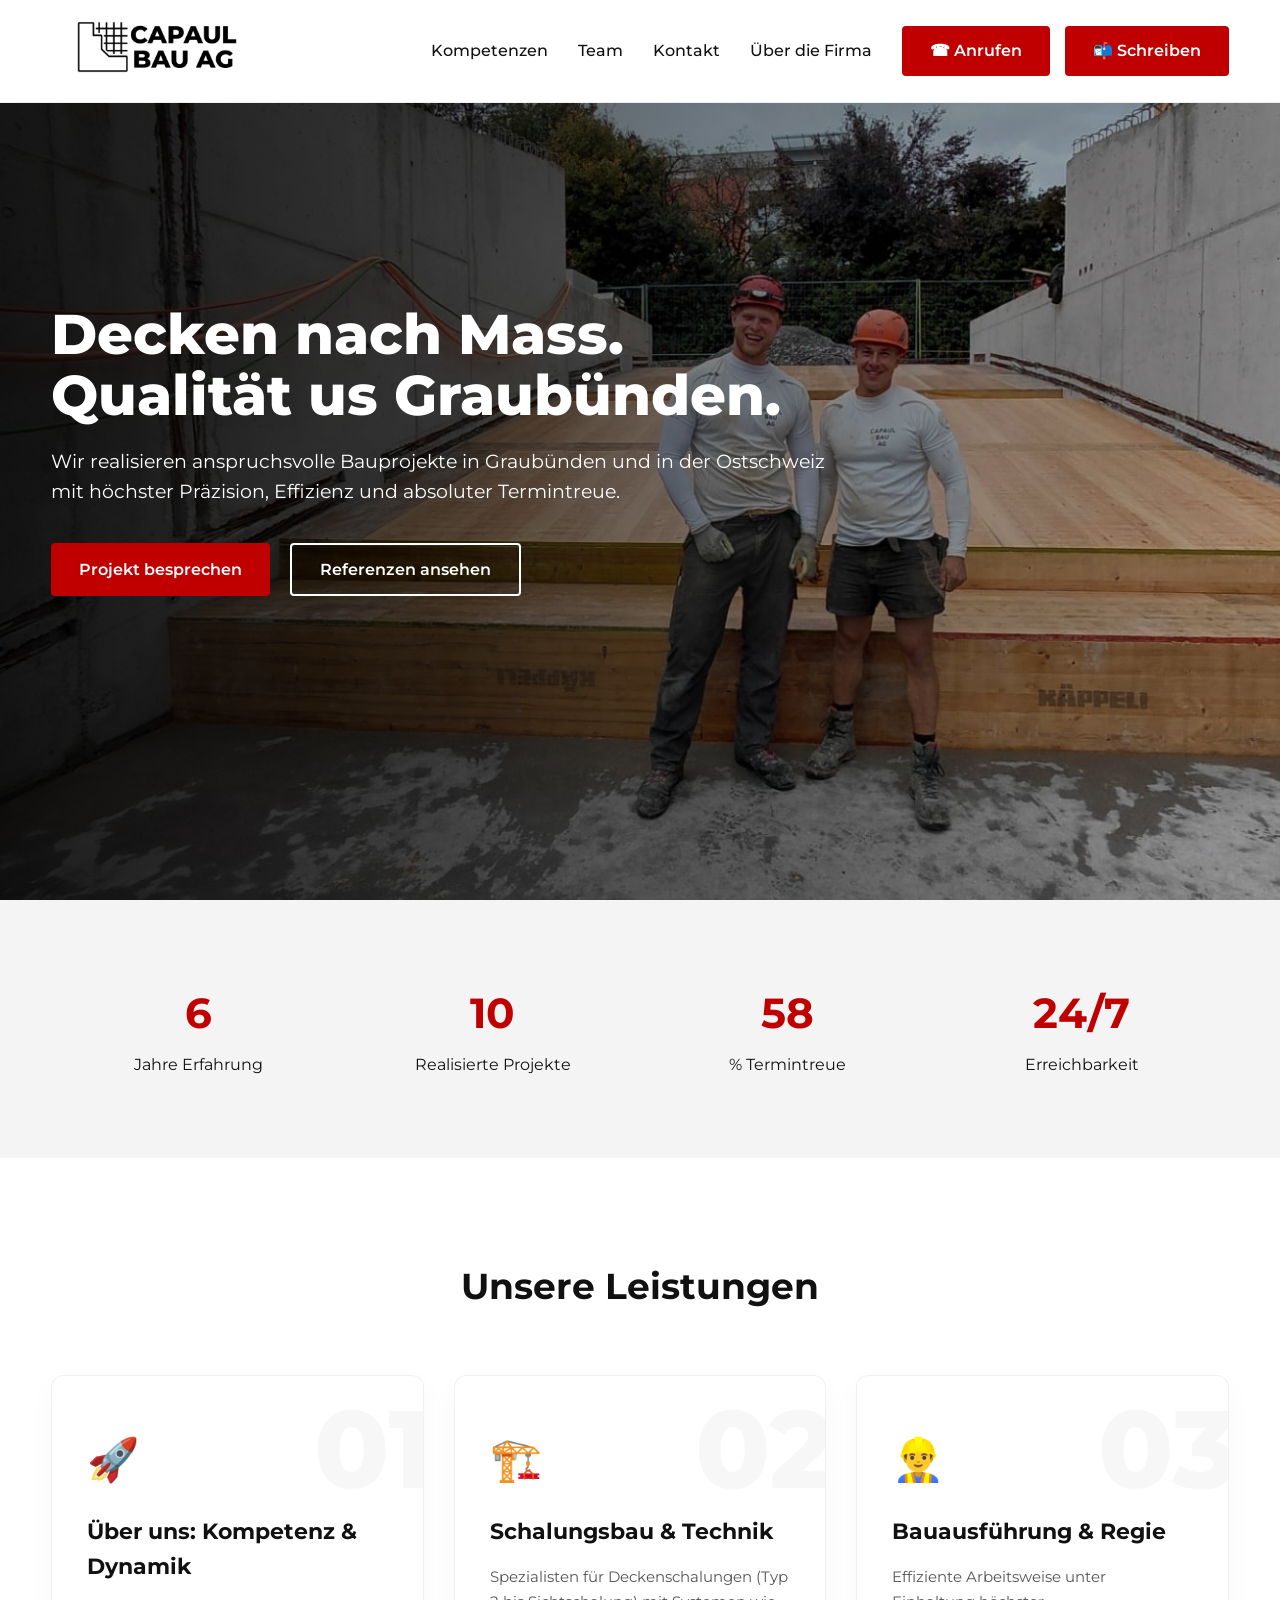
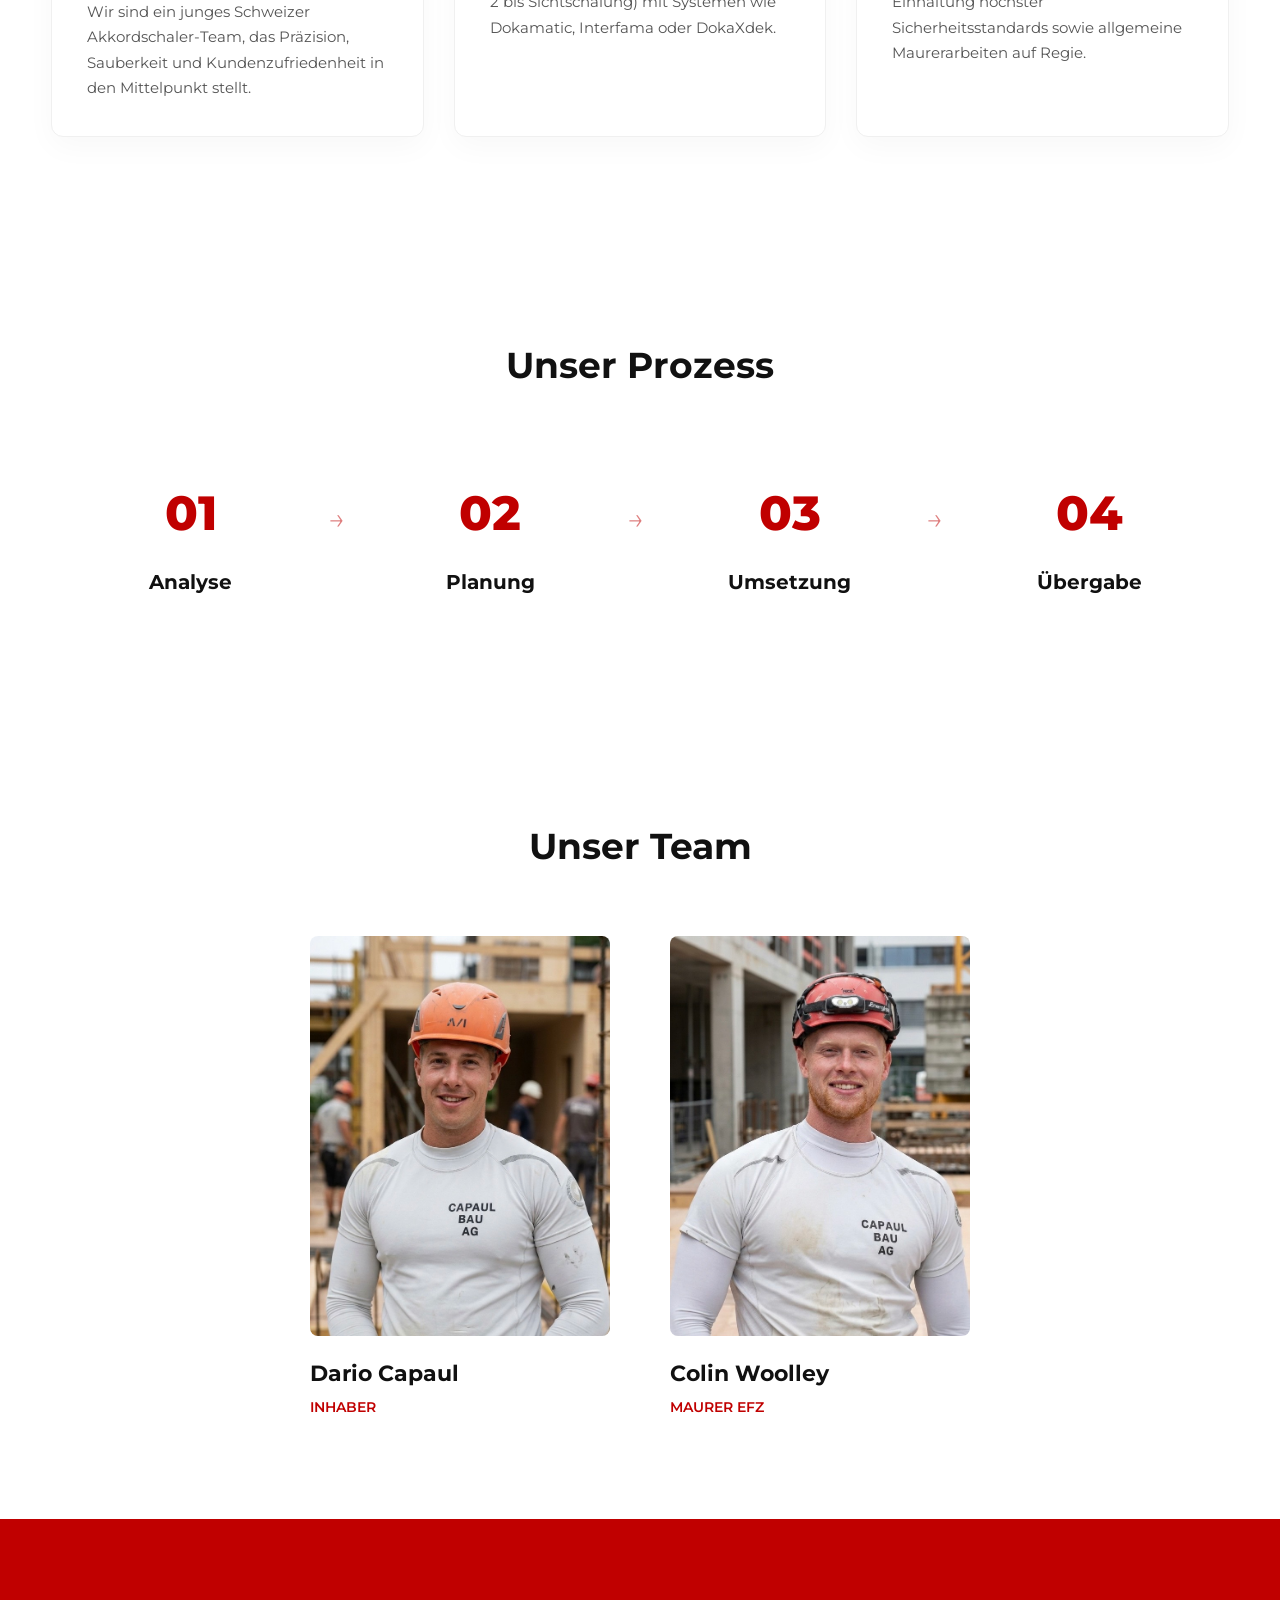
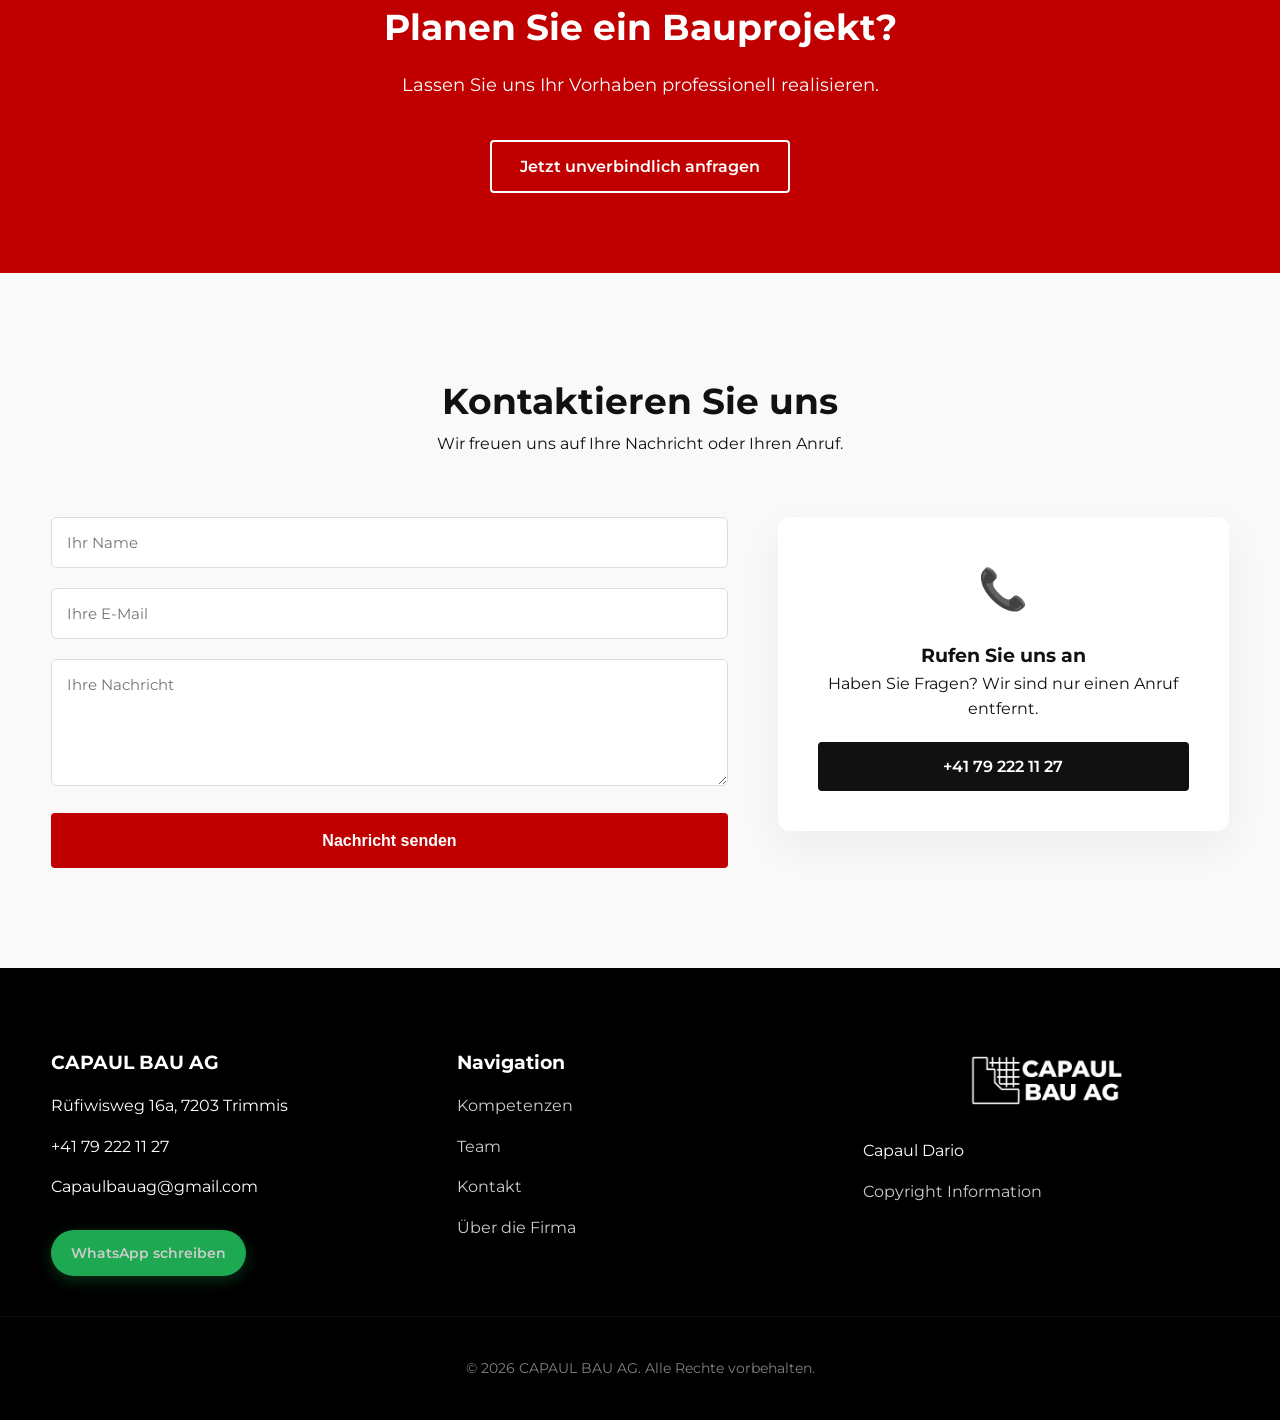
==== commit c362fbab: "тексти" ====
--- a/index.html
+++ b/index.html
@@ -43,8 +43,7 @@
         <div class="hero-content">
             <h1 class="reveal active">Decken nach Mass.<br>Qualität us Graubünden.</h1>
             <p class="reveal active">
-                Wir realisieren anspruchsvolle Bauprojekte in Graubünden
-                mit höchster Präzision, Effizienz und absoluter Termintreue.
+            Wir realisieren anspruchsvolle Bauprojekte in Graubünden und in der Ostschweiz mit höchster Präzision, Effizienz und absoluter Termintreue.
             </p>
             <div class="hero-buttons reveal active">
                 <a href="#contact" class="btn btn-primary btn-large">Projekt besprechen</a>
@@ -117,7 +116,7 @@
                     <img src="images/dario.jpeg" alt="Dario Capaul">
                 </div>
                 <h3>Dario Capaul</h3>
-                <p>Inhaber & Baumeister</p>
+                <p>Inhaber</p>
             </div>
 
             <div class="team-card reveal">
@@ -125,7 +124,7 @@
                     <img src="images/colin.jpeg" alt="Colin Woolley">
                 </div>
                 <h3>Colin Woolley</h3>
-                <p>Bauführer</p>
+                <p>Maurer EFZ</p>
             </div>
         </div>
     </div>
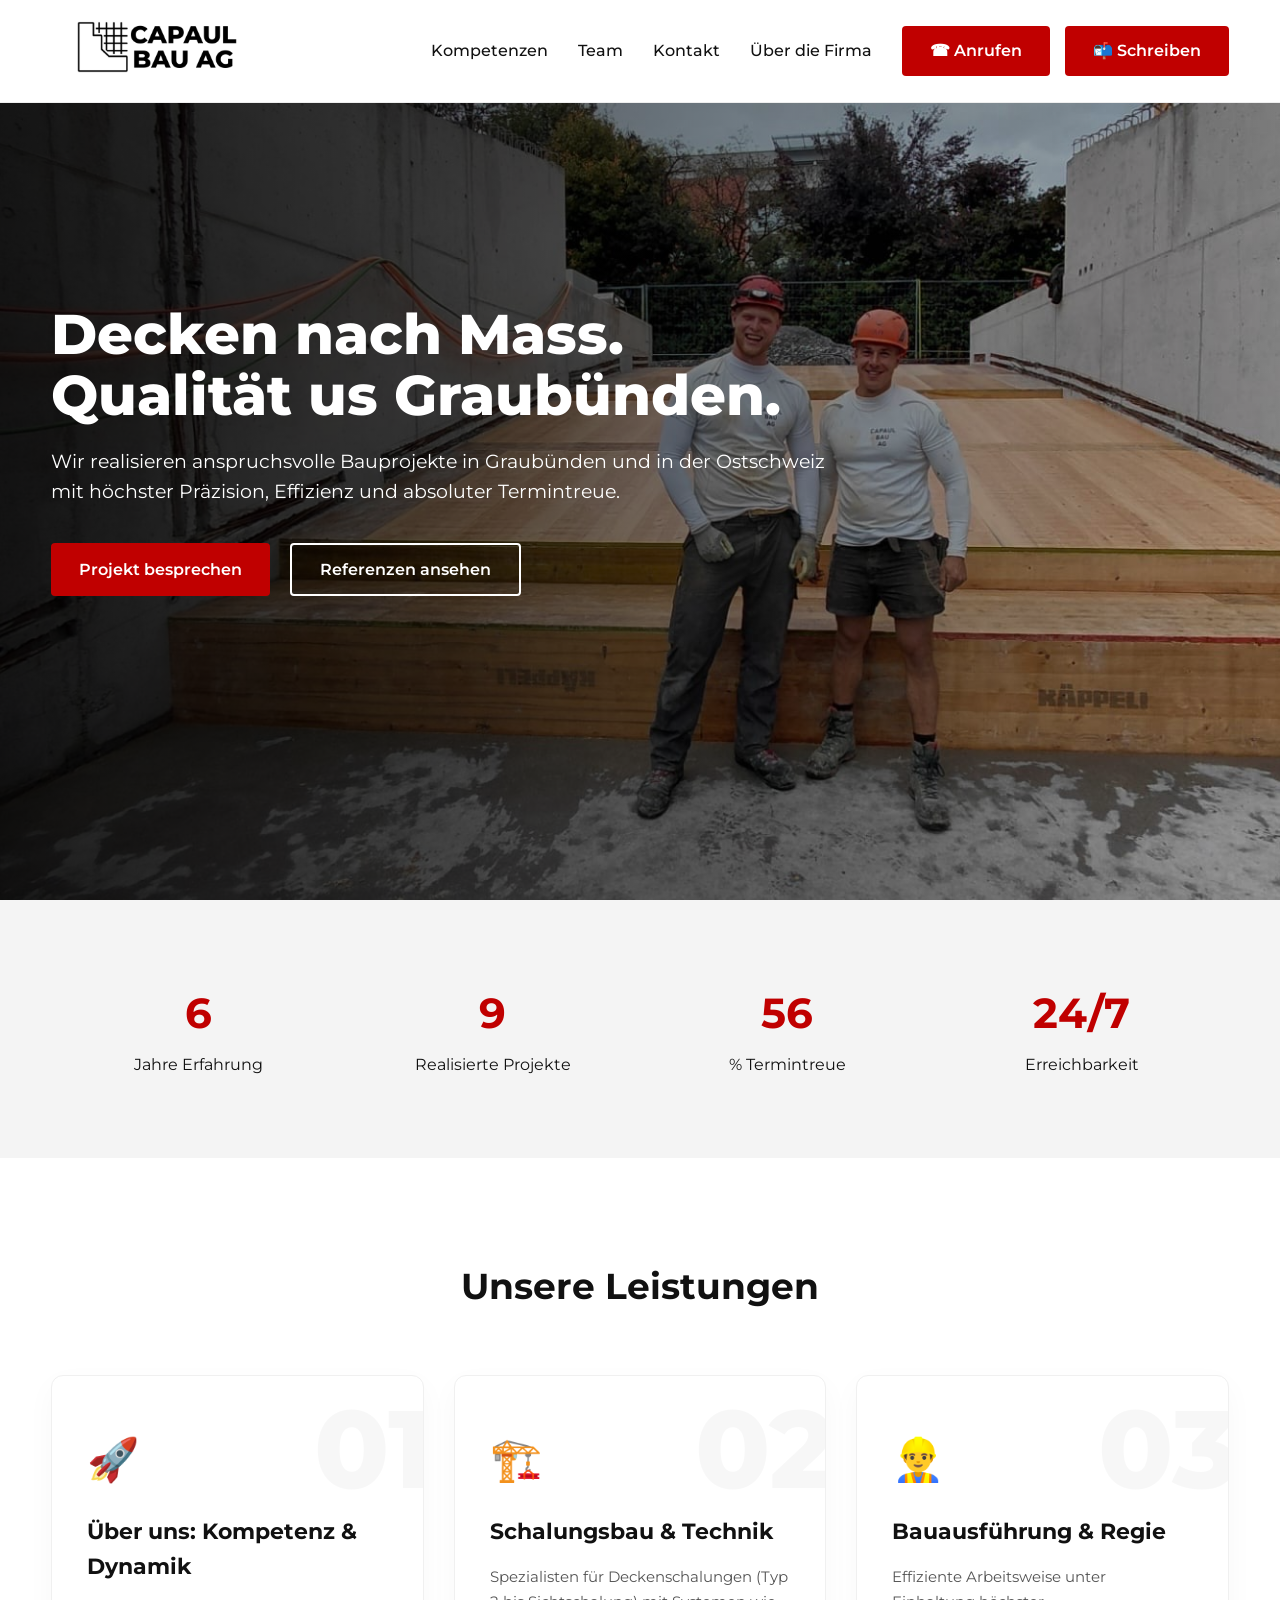
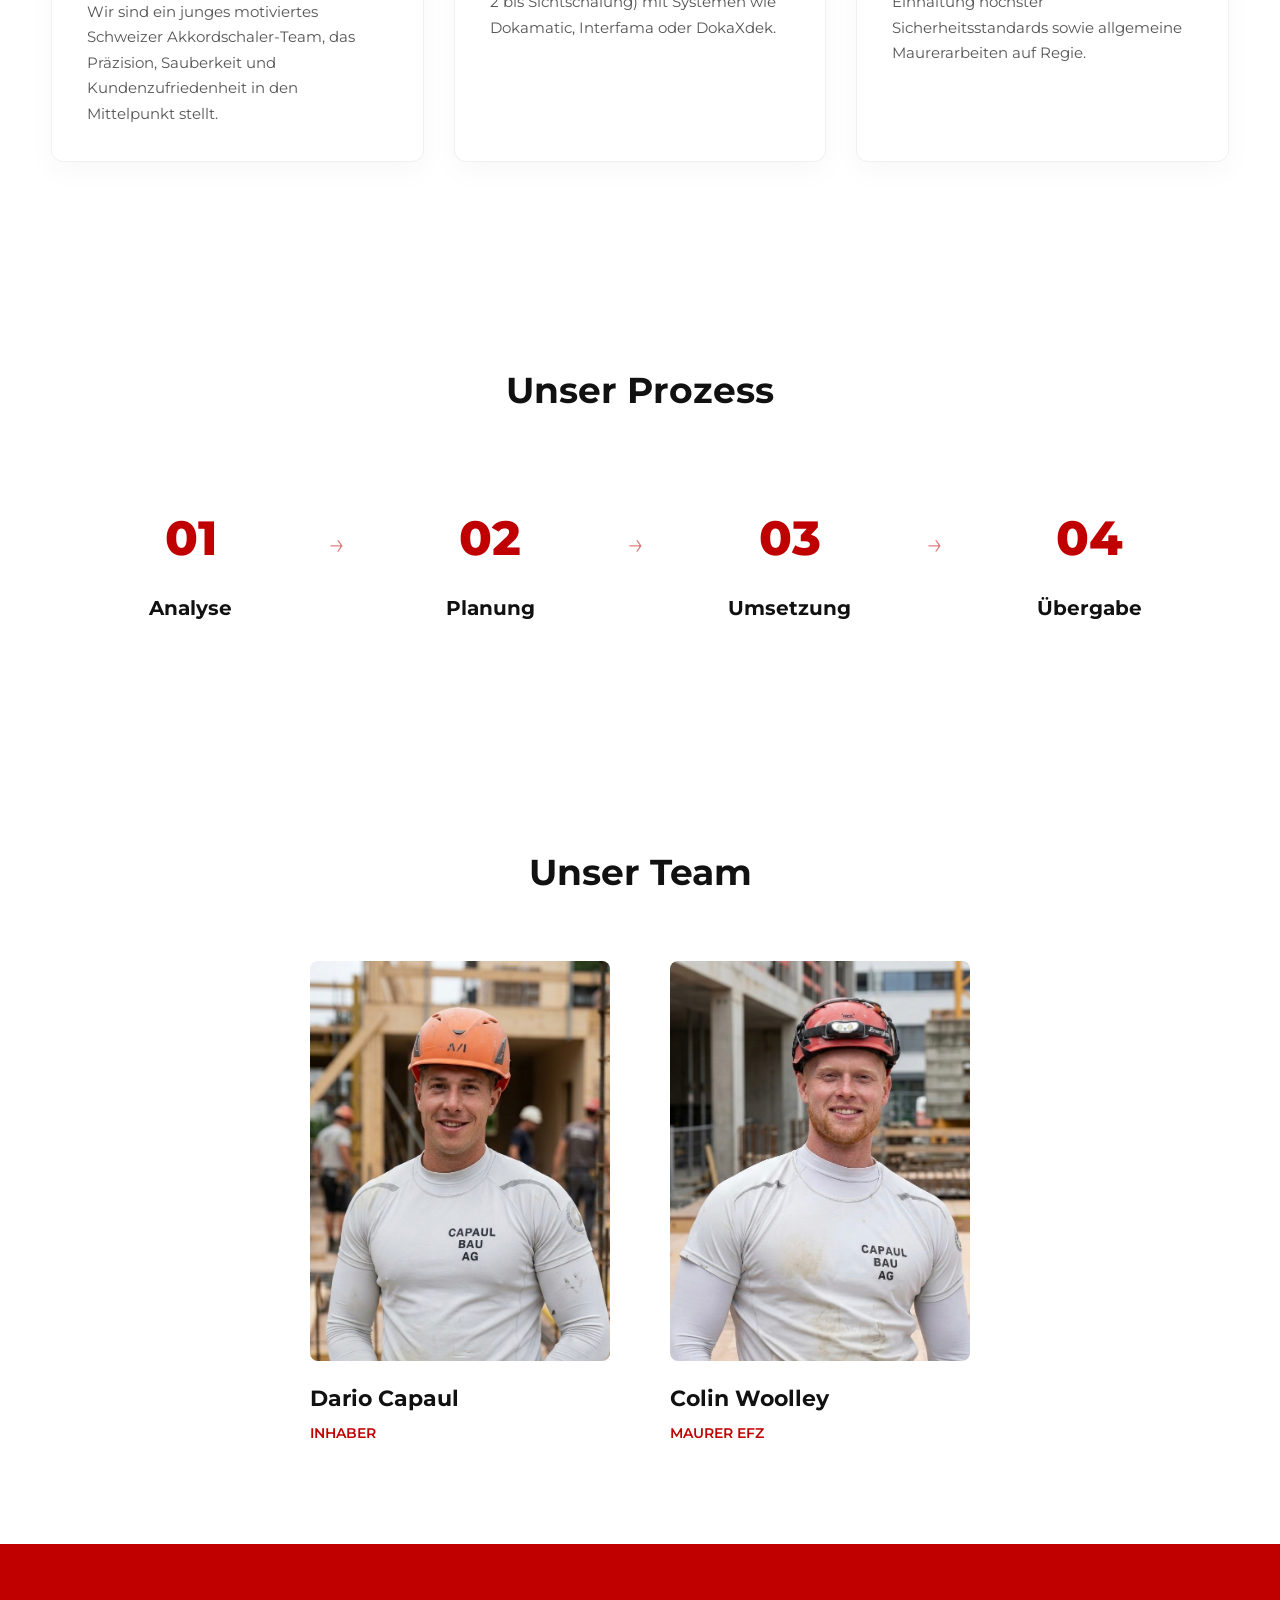
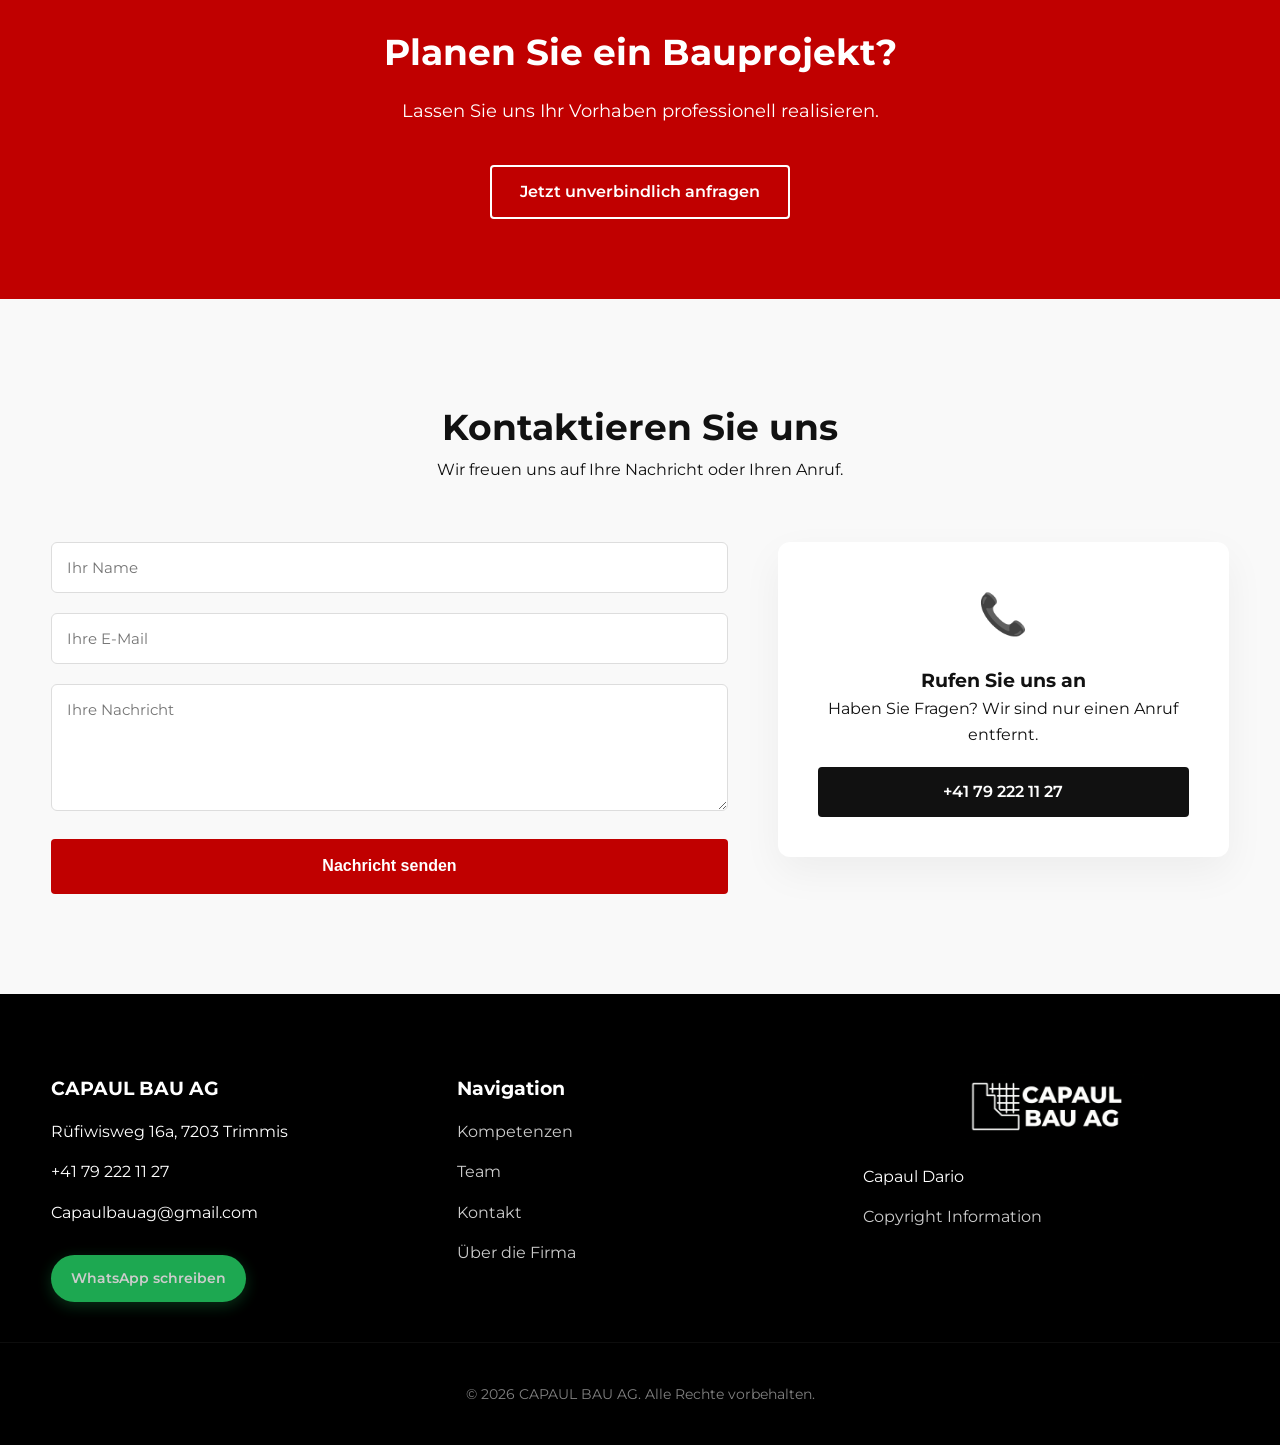
==== commit 2d6b0af7: "текст до першого блоку компетенцій" ====
--- a/index.html
+++ b/index.html
@@ -72,8 +72,8 @@
             <div class="service-card reveal">
                 <span class="service-icon">🚀</span>
                 <h3>Über uns: Kompetenz & Dynamik</h3>
-                <p>Wir sind ein junges Schweizer Akkordschaler-Team, das Präzision, Sauberkeit und Kundenzufriedenheit in den Mittelpunkt stellt.</p>
-            </div>
+                <p> Wir sind ein junges motiviertes Schweizer Akkordschaler-Team, das Präzision, Sauberkeit und Kundenzufriedenheit in den Mittelpunkt stellt.
+        </div>
 
             <div class="service-card reveal">
                 <span class="service-icon">🏗️</span>
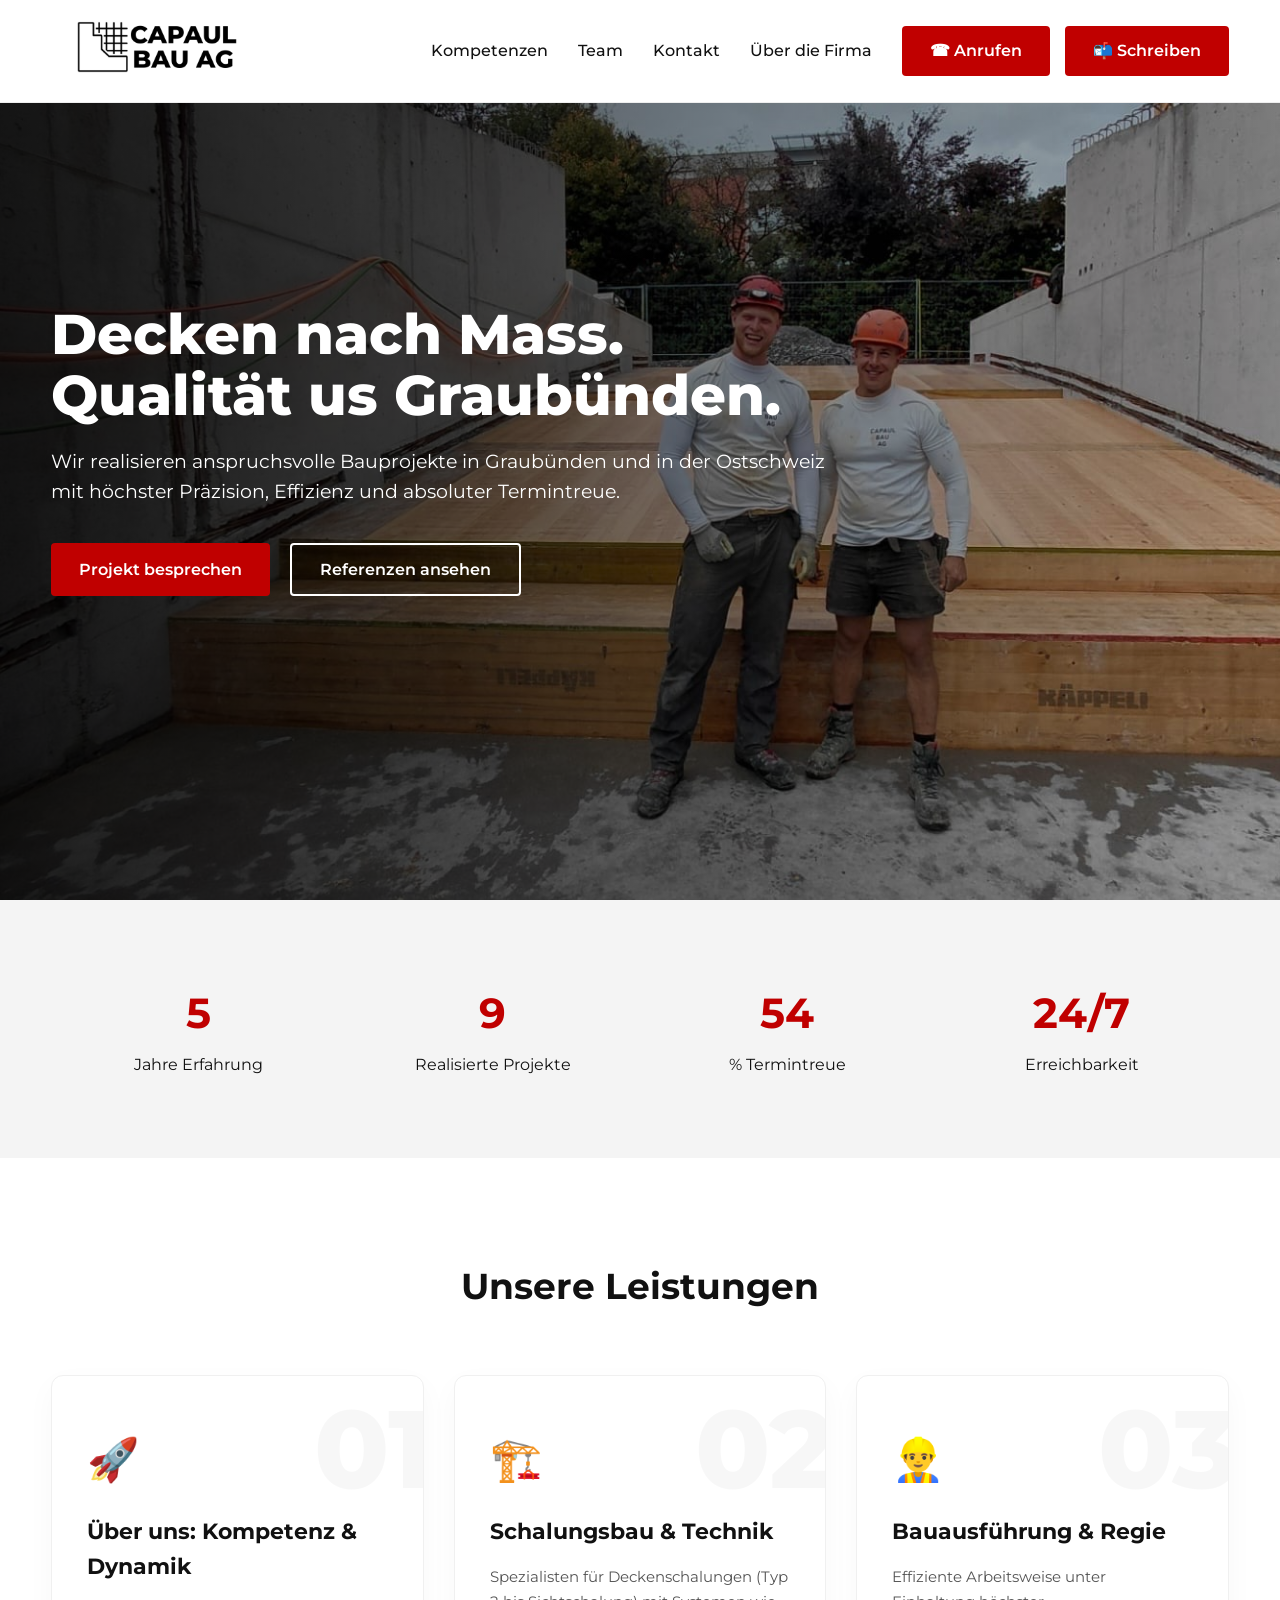
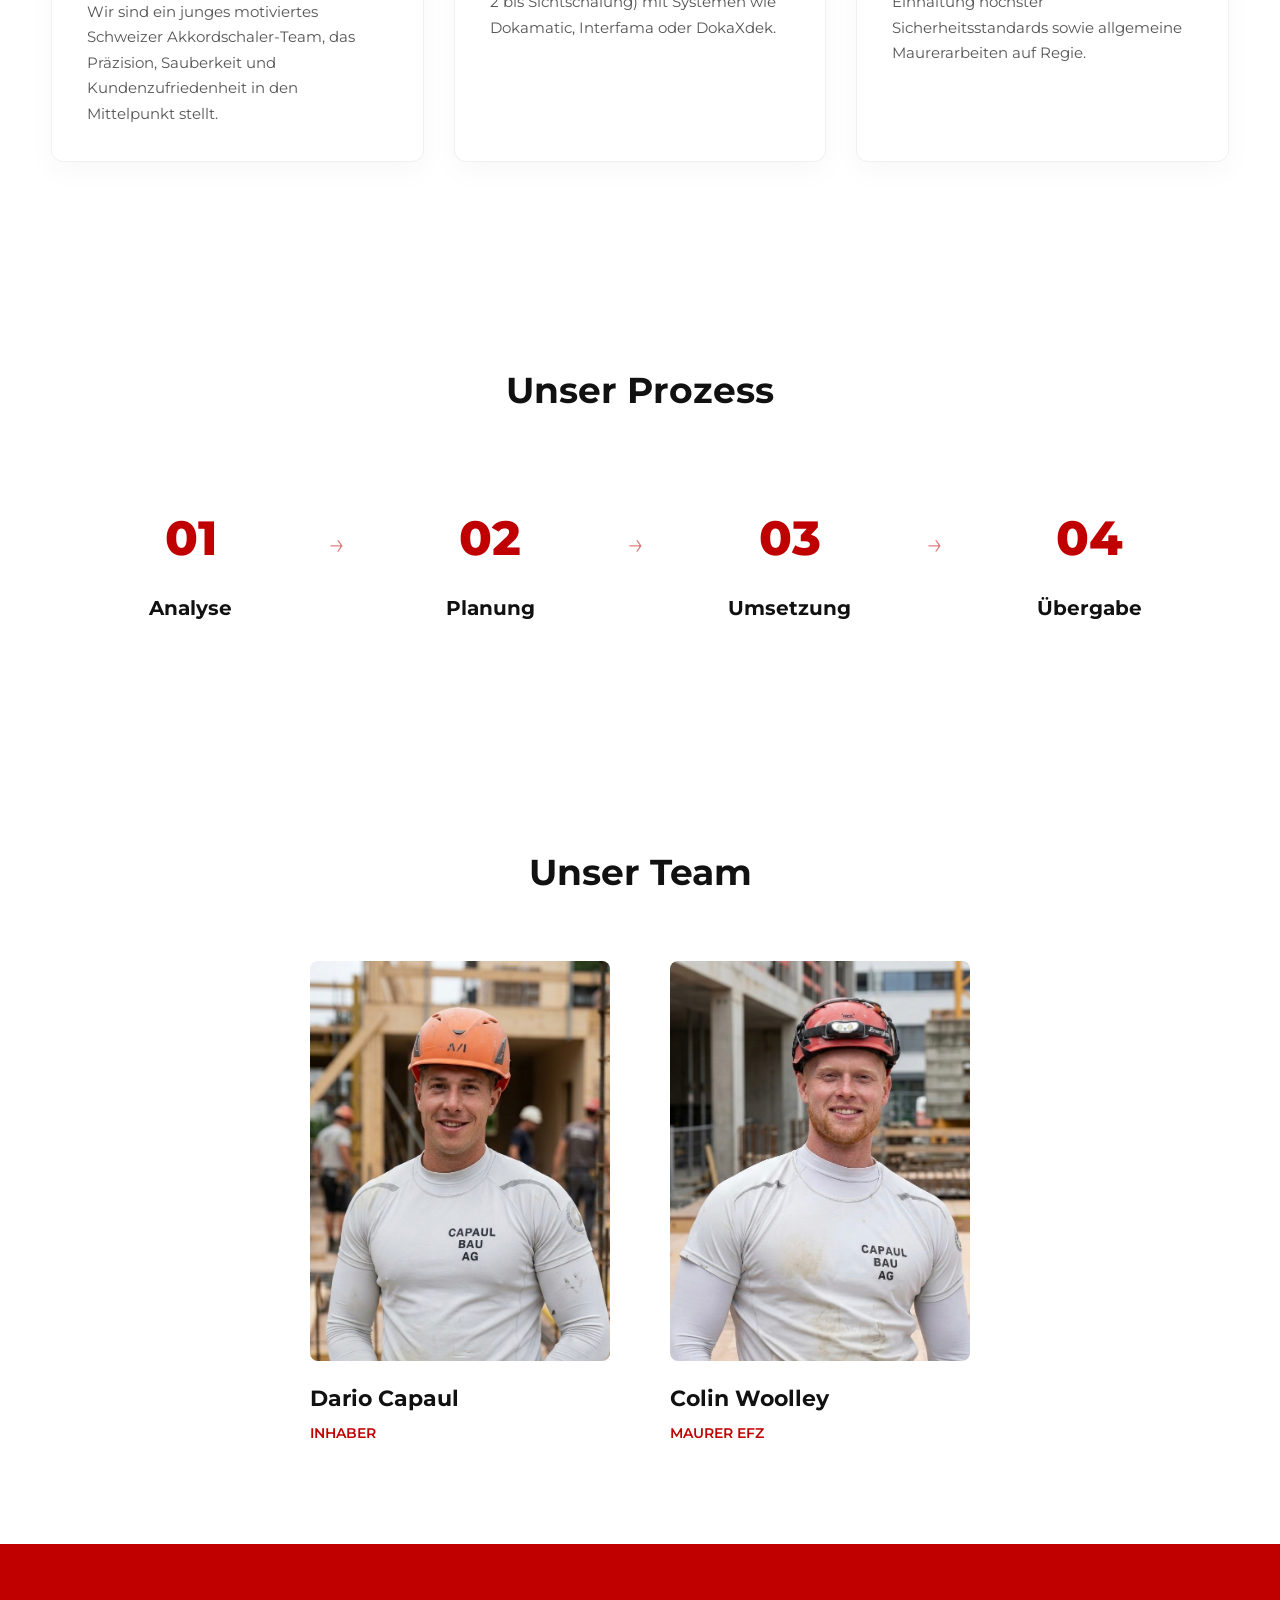
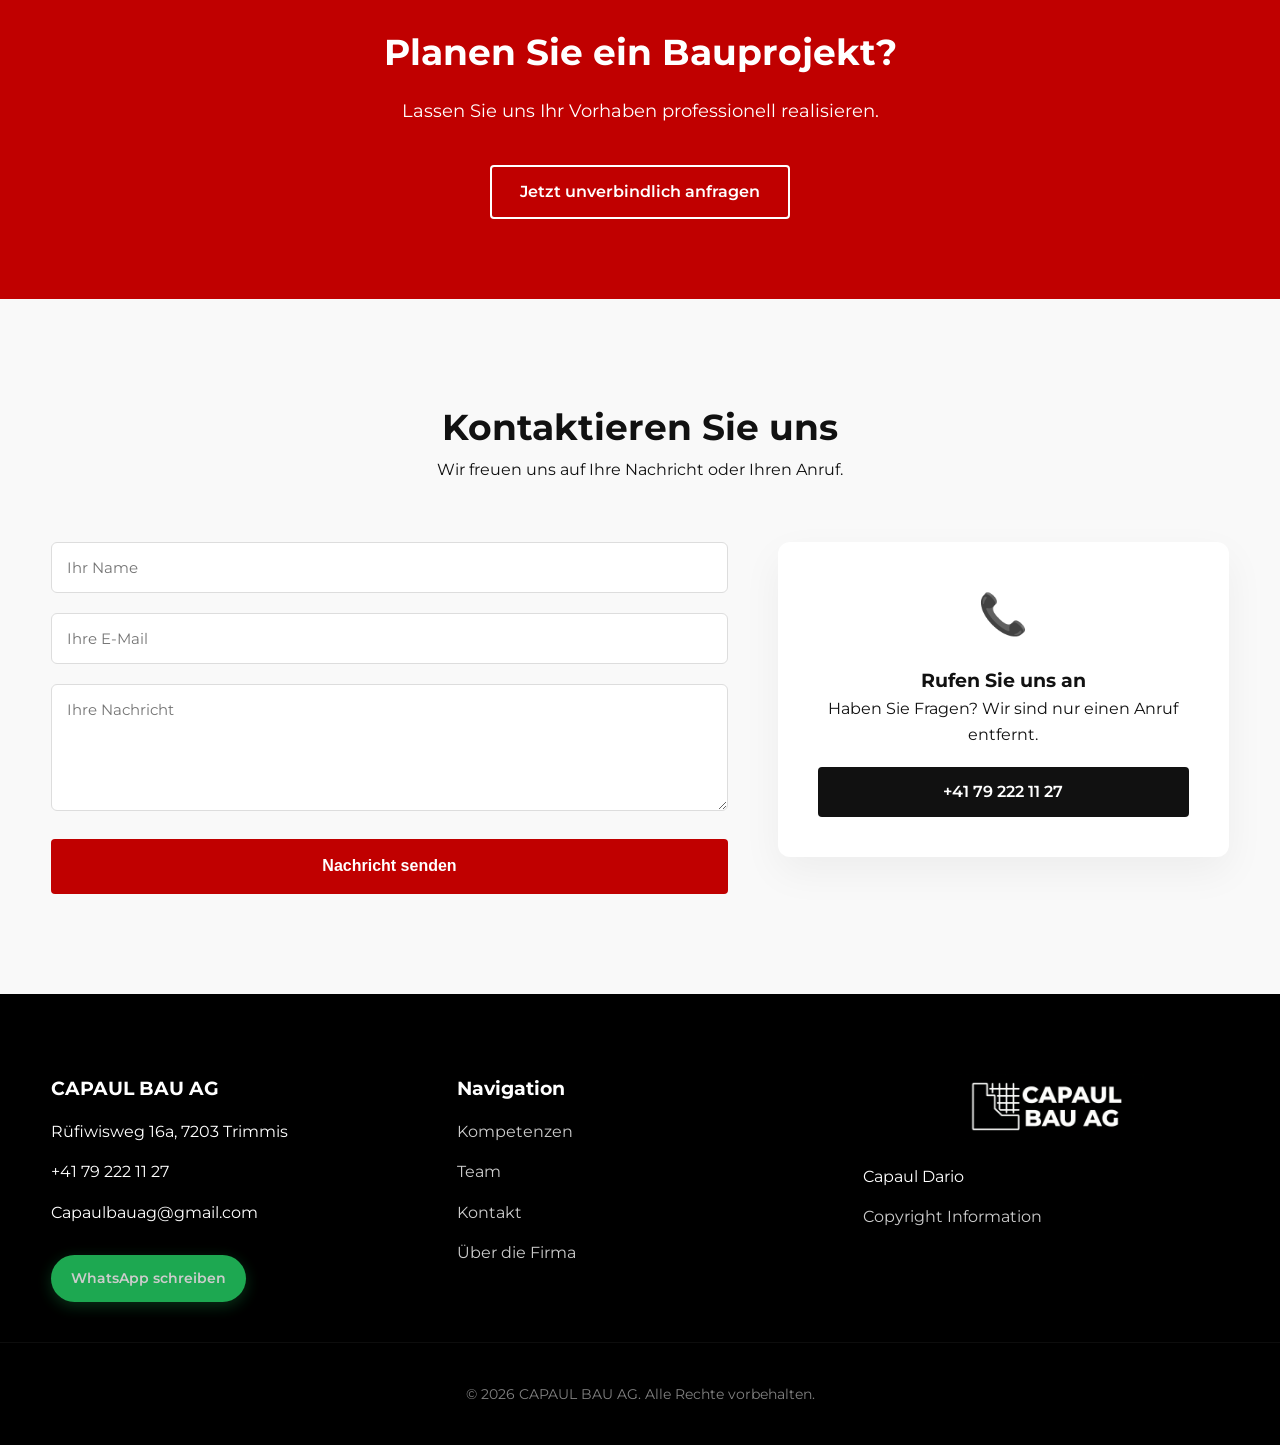
==== commit 2c36ad68: "поміняла адресу копірайта" ====
--- a/index.html
+++ b/index.html
@@ -196,7 +196,7 @@
         <div class="footer-column">
             <img src="images/logo-footer.png" alt="Logo" class="footer-logo">
             <p>Capaul Dario</p>
-            <a href="#">Copyright Information</a>
+            <a href="/copyright.html">Copyright Information</a>
         </div>
     </div>
 
--- a/css/style.css
+++ b/css/style.css
@@ -277,3 +277,374 @@
     .nav { display: none; }
     .hero-content h1 { font-size: 32px; }
 }
+
+
+/* =========================================================
+   RESPONSIVE IMPROVEMENTS
+   ADDITIVE ONLY — DESKTOP SAFE
+========================================================= */
+
+/* Prevent accidental horizontal scroll */
+html,
+body {
+    overflow-x: hidden;
+}
+
+/* Better responsive media behavior */
+img {
+    max-width: 100%;
+    height: auto;
+}
+
+/* =========================================================
+   TABLET
+========================================================= */
+
+@media (max-width: 1023px) {
+
+    .container {
+        width: 94%;
+    }
+
+    .header-container {
+        gap: 20px;
+    }
+
+    .nav {
+        gap: 20px;
+    }
+
+    .header-actions {
+        margin-left: 10px;
+        gap: 10px;
+    }
+
+    .hero-content {
+        max-width: 650px;
+    }
+
+    .hero-content h1 {
+        font-size: 46px;
+        line-height: 1.15;
+    }
+
+    .hero-content p {
+        font-size: 17px;
+    }
+
+    .grid-3 {
+        grid-template-columns: 1fr;
+    }
+
+    .process {
+        flex-wrap: wrap;
+        justify-content: center;
+    }
+
+    .step {
+        min-width: 220px;
+    }
+
+    .step:not(:last-child)::after {
+        display: none;
+    }
+
+    .team-grid {
+        grid-template-columns: repeat(2, minmax(240px, 1fr));
+        gap: 40px;
+    }
+
+    .contact-grid {
+        grid-template-columns: 1fr;
+    }
+}
+
+/* =========================================================
+   MOBILE
+========================================================= */
+
+@media (max-width: 767px) {
+
+    .header {
+        padding: 0;
+    }
+
+    .header-container {
+        flex-wrap: wrap;
+        justify-content: center;
+        padding: 14px 0;
+        gap: 14px;
+    }
+
+    .logo img {
+        height: 52px;
+    }
+
+    .nav {
+        width: 100%;
+        justify-content: center;
+        flex-wrap: wrap;
+        gap: 14px;
+        margin-left: 0;
+    }
+
+    .nav a {
+        font-size: 14px;
+    }
+
+    .header-actions {
+        width: 100%;
+        margin-left: 0;
+        justify-content: center;
+        flex-wrap: wrap;
+    }
+
+    .header-actions .btn {
+        flex: 1;
+        min-width: 140px;
+    }
+
+    /* HERO */
+
+    .hero-slider {
+        min-height: 100svh;
+        height: auto;
+        padding: 140px 0 80px;
+    }
+
+    .hero-slider .slider-overlay {
+        background:
+            linear-gradient(
+                to bottom,
+                rgba(0,0,0,0.8),
+                rgba(0,0,0,0.45)
+            );
+    }
+
+    .hero-content {
+        max-width: 100%;
+        text-align: center;
+    }
+
+    .hero-content h1 {
+        font-size: clamp(34px, 8vw, 48px);
+        line-height: 1.15;
+        margin-bottom: 18px;
+    }
+
+    .hero-content p {
+        font-size: 16px;
+        line-height: 1.7;
+        margin-bottom: 28px;
+    }
+
+    .hero-buttons {
+        flex-direction: column;
+        align-items: stretch;
+        gap: 14px;
+    }
+
+    .hero-buttons .btn {
+        width: 100%;
+    }
+
+    /* SECTIONS */
+
+    .section {
+        padding: 80px 0;
+    }
+
+    .section-head {
+        margin-bottom: 40px;
+    }
+
+    .section-head h2 {
+        font-size: 30px;
+    }
+
+    /* TRUST */
+
+    .trust {
+        padding: 60px 0;
+    }
+
+    .trust-grid {
+        grid-template-columns: 1fr 1fr;
+        gap: 30px;
+    }
+
+    .trust h3 {
+        font-size: 34px;
+    }
+
+    /* SERVICES */
+
+    .grid-3 {
+        grid-template-columns: 1fr;
+        gap: 24px;
+    }
+
+    .service-card {
+        padding: 40px 25px 28px;
+    }
+
+    .service-card::before {
+        font-size: 80px;
+    }
+
+    /* PROCESS */
+
+    .process {
+        flex-direction: column;
+        align-items: stretch;
+        gap: 20px;
+    }
+
+    .step {
+        padding: 10px;
+    }
+
+    .step span {
+        font-size: 40px;
+    }
+
+    /* TEAM */
+
+    .team-grid {
+        grid-template-columns: 1fr;
+        gap: 40px;
+    }
+
+    /* CTA */
+
+    .cta {
+        padding: 70px 0;
+    }
+
+    .cta h2 {
+        font-size: 30px;
+    }
+
+    .cta p {
+        font-size: 16px;
+    }
+
+    /* CONTACT */
+
+    .contact-grid {
+        grid-template-columns: 1fr;
+        gap: 30px;
+    }
+
+    .info-card {
+        padding: 30px 24px;
+    }
+
+    /* FOOTER */
+
+    .footer {
+        padding: 60px 0 30px;
+    }
+
+    .footer-container {
+        flex-direction: column;
+        gap: 40px;
+    }
+
+    .footer-column {
+        min-width: unset;
+    }
+}
+
+/* =========================================================
+   SMALL MOBILE
+========================================================= */
+
+@media (max-width: 480px) {
+
+    .container {
+        width: 92%;
+    }
+
+    .hero-slider {
+        padding-top: 160px;
+    }
+
+    .hero-content h1 {
+        font-size: 30px;
+    }
+
+    .hero-content p {
+        font-size: 15px;
+    }
+
+    .btn {
+        padding: 12px 18px;
+        font-size: 14px;
+    }
+
+    .trust-grid {
+        grid-template-columns: 1fr;
+    }
+
+    .section {
+        padding: 70px 0;
+    }
+
+    .section-head h2 {
+        font-size: 26px;
+    }
+
+    .service-card {
+        padding: 35px 20px 24px;
+    }
+
+    .service-card h3 {
+        font-size: 20px;
+    }
+
+    .cta h2 {
+        font-size: 26px;
+    }
+
+    .info-card {
+        padding: 24px 18px;
+    }
+}
+
+/* =========================================================
+   LEGAL PAGES
+========================================================= */
+
+.legal-page {
+    max-width: 900px;
+}
+
+.legal-content {
+    background: #fff;
+    padding: 50px;
+    border-radius: 14px;
+    box-shadow: 0 10px 40px rgba(0,0,0,0.04);
+    line-height: 1.9;
+    color: #444;
+}
+
+.legal-content p:not(:last-child) {
+    margin-bottom: 24px;
+}
+
+.legal-footer {
+    margin-top: 40px;
+    padding-top: 25px;
+    border-top: 1px solid #eee;
+    font-weight: 600;
+    color: #111;
+}
+
+@media (max-width: 767px) {
+
+    .legal-content {
+        padding: 30px 22px;
+    }
+
+}
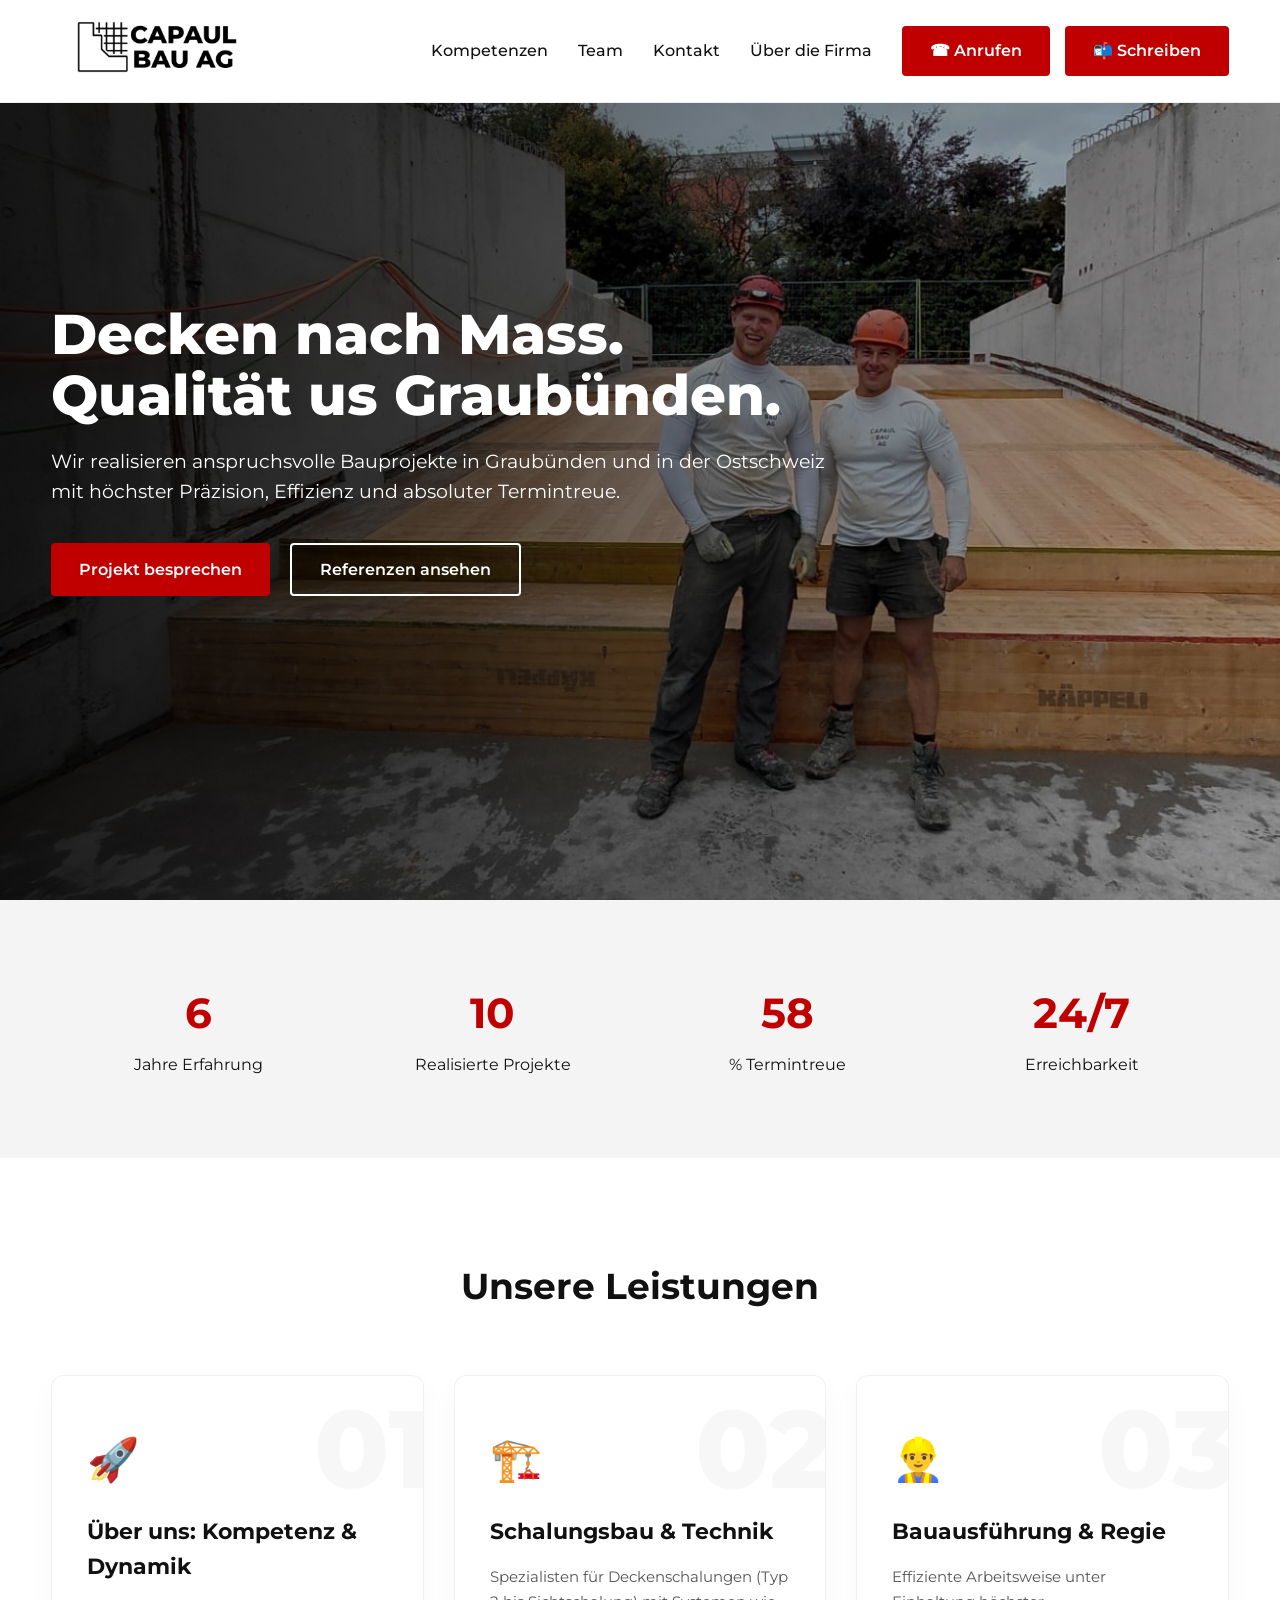
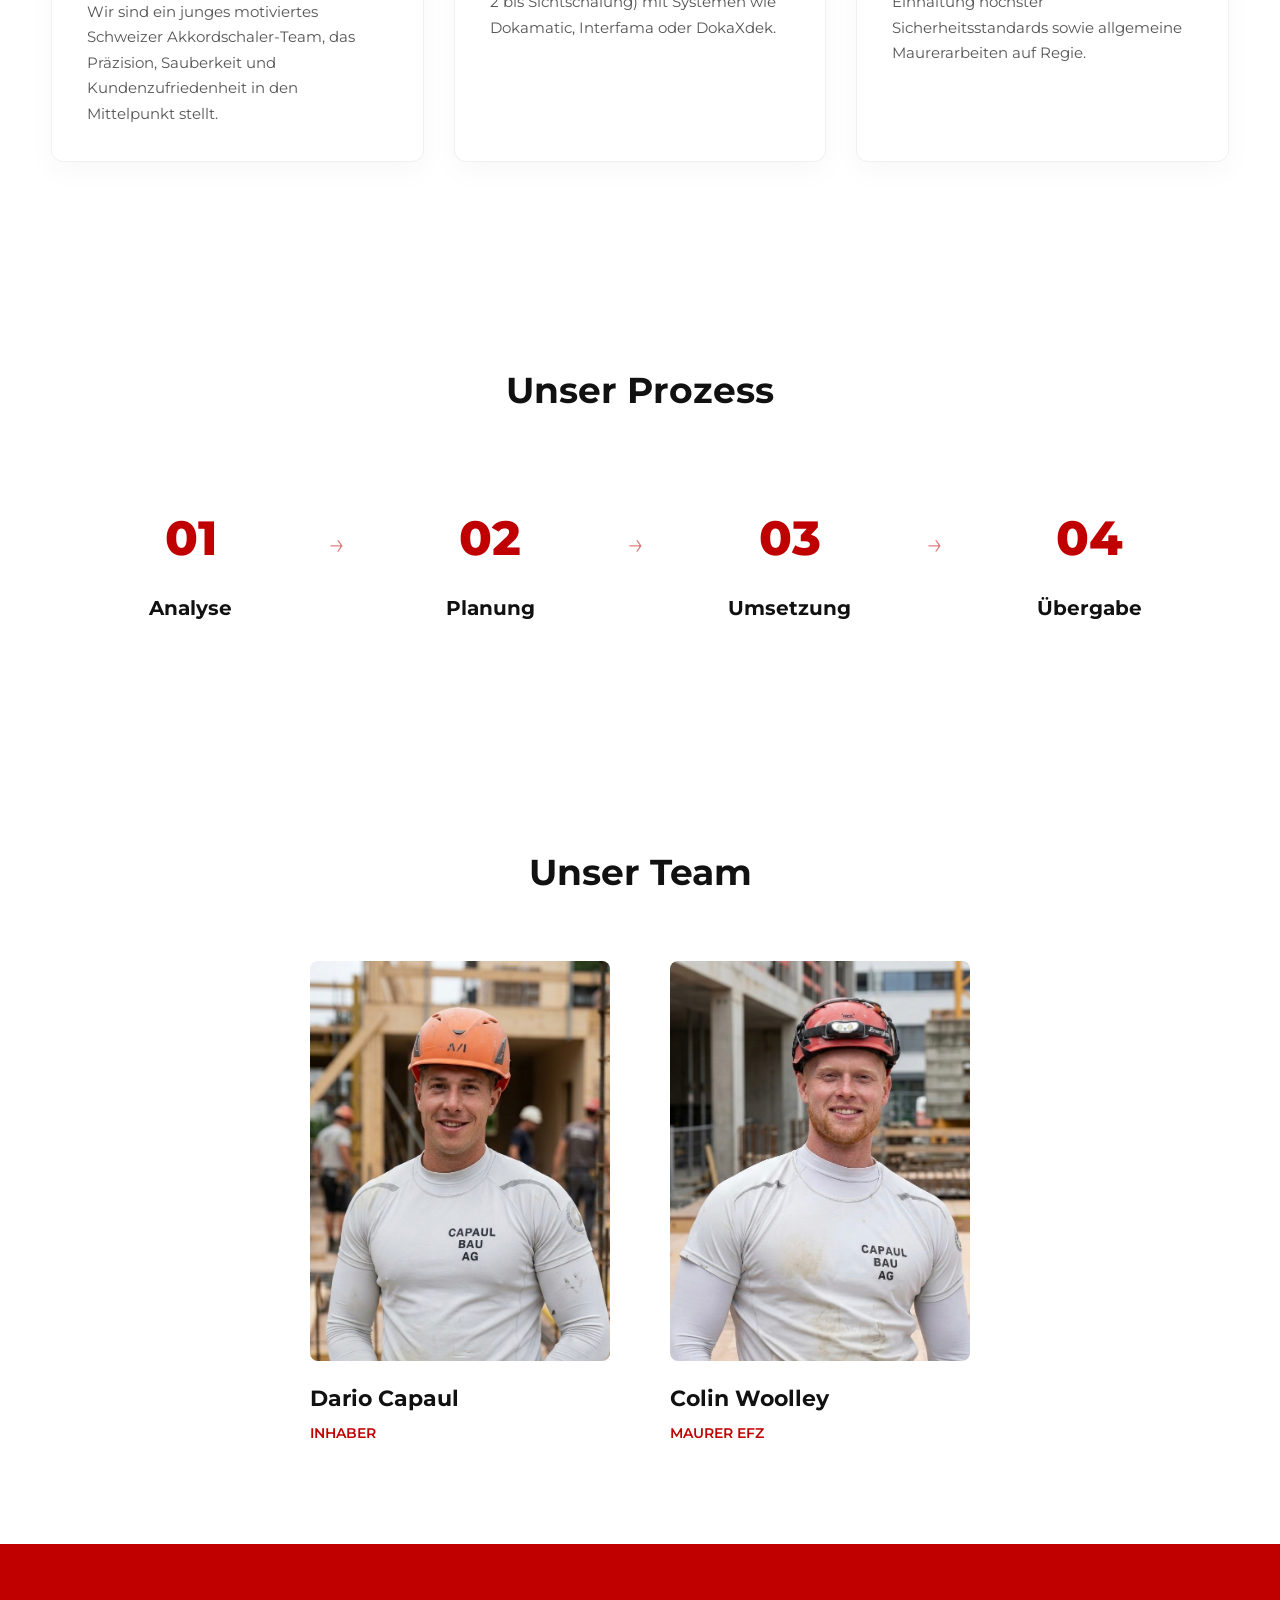
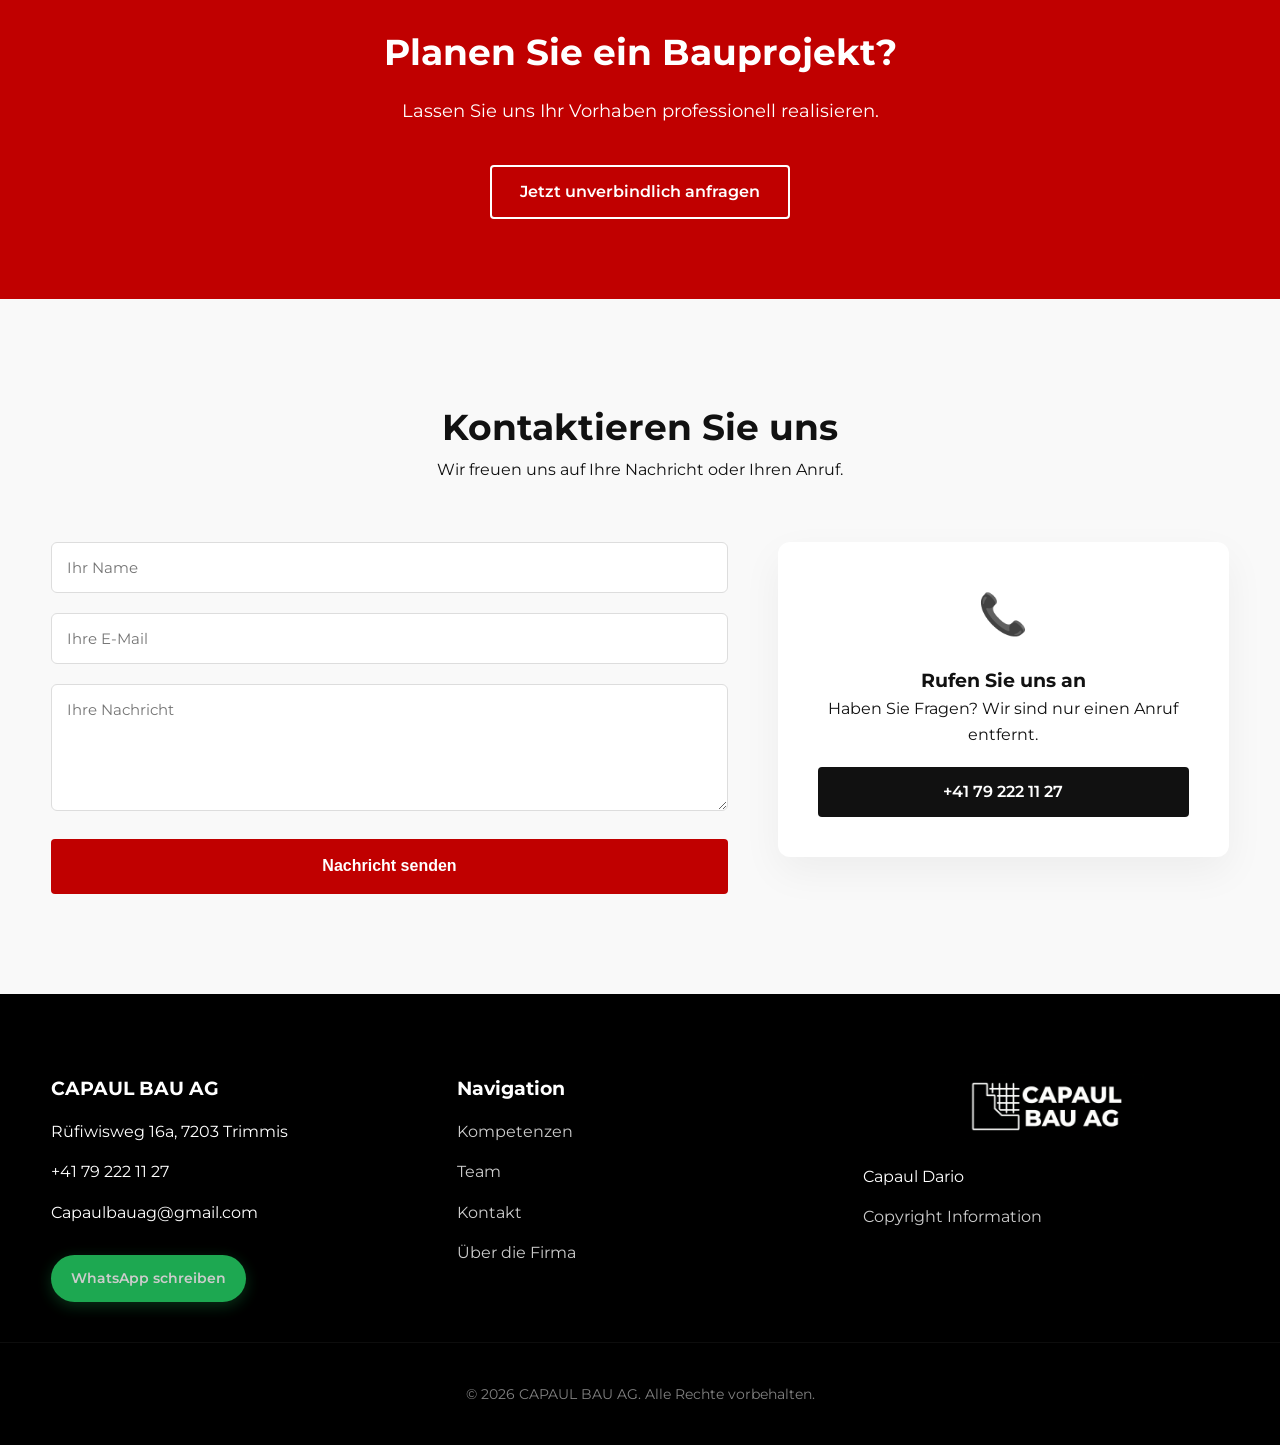
==== commit 50256008: "неправ назва була" ====
--- a/index.html
+++ b/index.html
@@ -196,7 +196,7 @@
         <div class="footer-column">
             <img src="images/logo-footer.png" alt="Logo" class="footer-logo">
             <p>Capaul Dario</p>
-            <a href="/copyright.html">Copyright Information</a>
+            <a href="copyright.html">Copyright Information</a>
         </div>
     </div>
 
